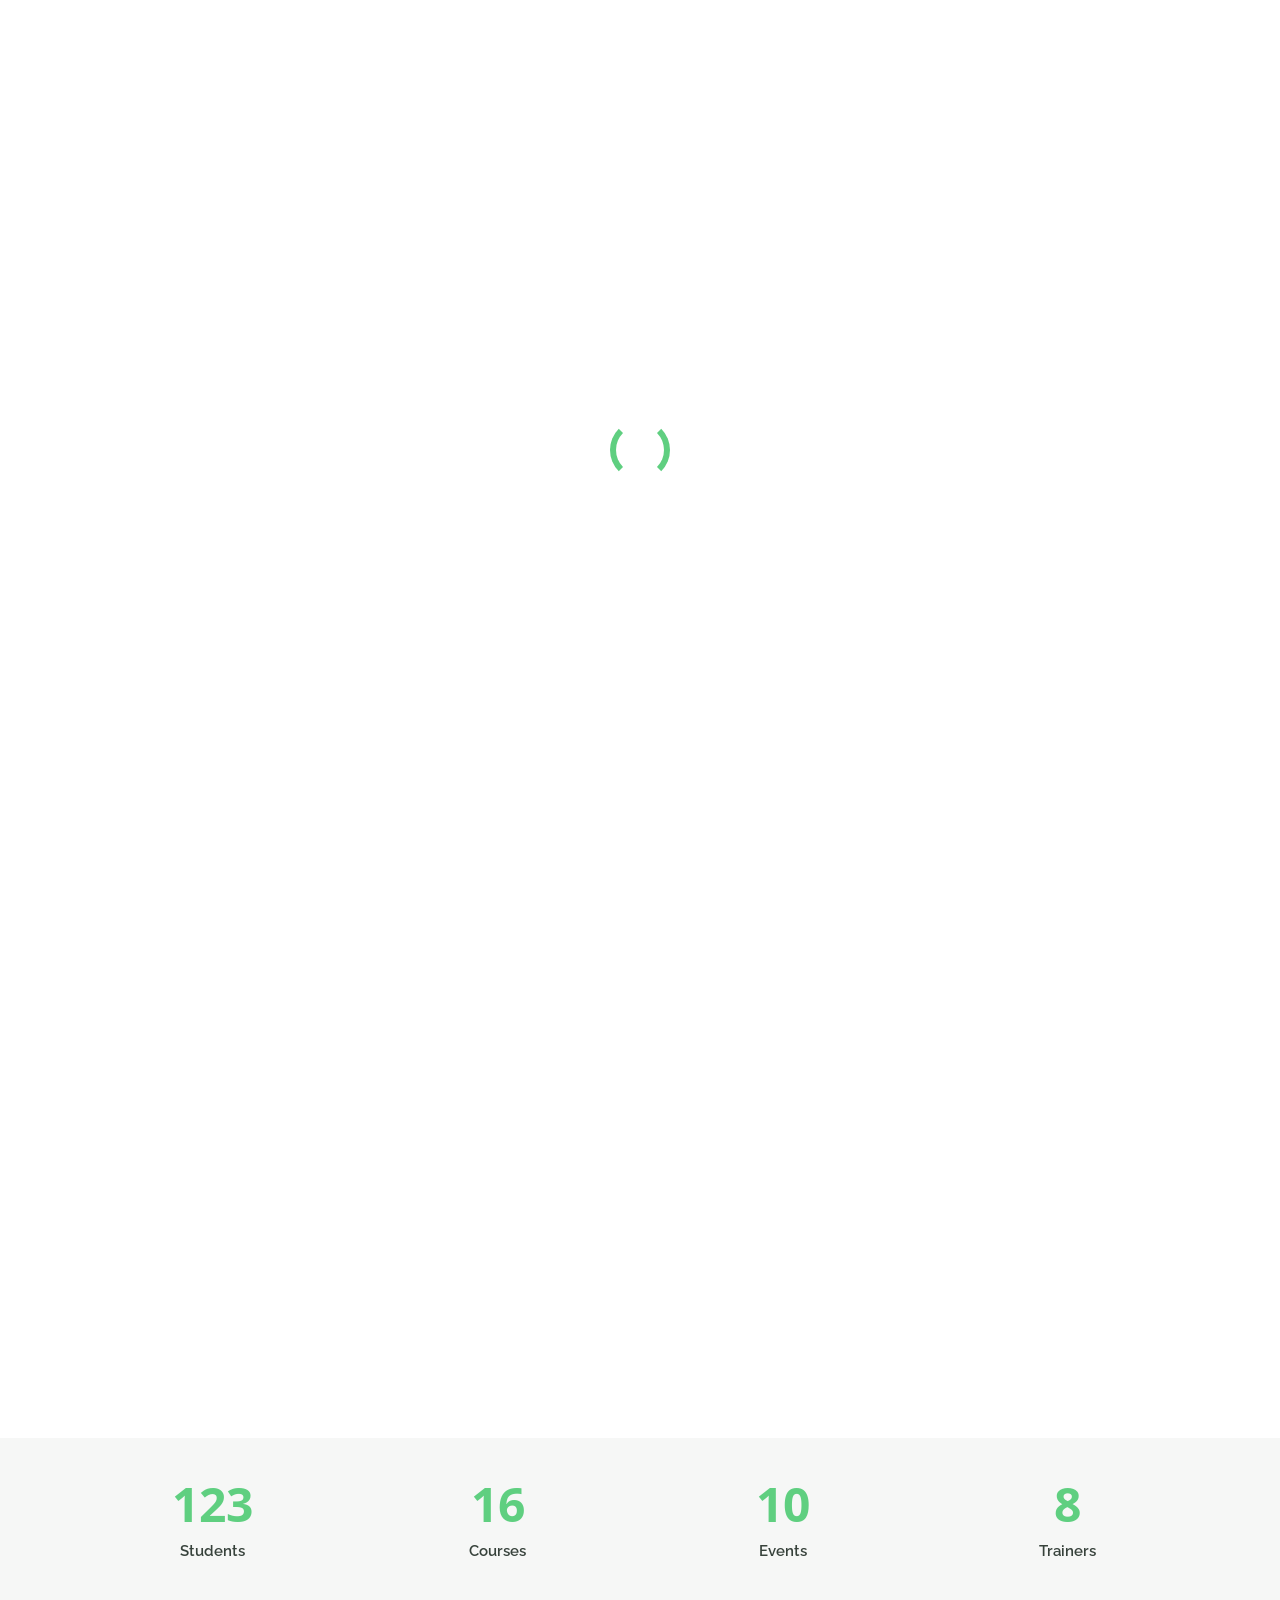
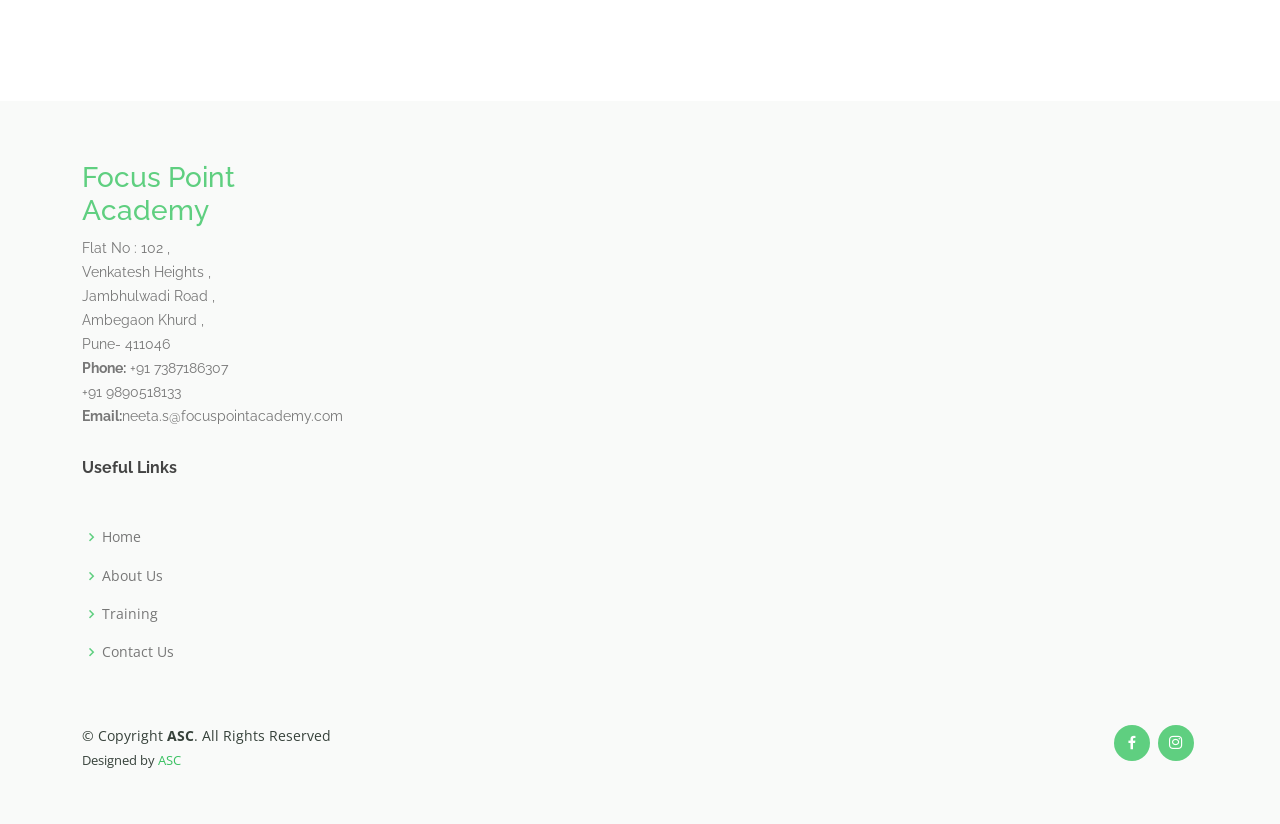
==== index.html @ a0c34108 "Initial commit - Focus Point Academy website" ====
<!DOCTYPE html>
<html lang="en">

<head>
  <meta charset="utf-8">
  <meta content="width=device-width, initial-scale=1.0" name="viewport">

  <title>FocusPointAcademy</title>
  <meta content="" name="description">
  <meta content="" name="keywords">

  <!-- Favicons -->
  <link href="assets/img/favicon.png" rel="icon">
  <link href="assets/img/apple-touch-icon.png" rel="apple-touch-icon">

  <!-- Google Fonts -->
  <link href="https://fonts.googleapis.com/css?family=Open+Sans:300,300i,400,400i,600,600i,700,700i|Raleway:300,300i,400,400i,500,500i,600,600i,700,700i|Poppins:300,300i,400,400i,500,500i,600,600i,700,700i" rel="stylesheet">

  <!-- Vendor CSS Files -->
  <link href="assets/vendor/animate.css/animate.min.css" rel="stylesheet">
  <link href="assets/vendor/aos/aos.css" rel="stylesheet">
  <link href="assets/vendor/bootstrap/css/bootstrap.min.css" rel="stylesheet">
  <link href="assets/vendor/bootstrap-icons/bootstrap-icons.css" rel="stylesheet">
  <link href="assets/vendor/boxicons/css/boxicons.min.css" rel="stylesheet">
  <link href="assets/vendor/remixicon/remixicon.css" rel="stylesheet">
  <link href="assets/vendor/swiper/swiper-bundle.min.css" rel="stylesheet">

  <!-- Template Main CSS File -->
  <link href="assets/css/style.css" rel="stylesheet">

  
</head>

<body>

  <!-- ======= Header ======= -->
  <header id="header" class="fixed-top">
    <div class="container d-flex align-items-center">
         <a href="index.html" class="logo me-auto"><img src="assets/img/favicon.png" alt="" class="img-fluid"></a>

      <h1 class="logo me-auto"><a href="index.html">Focus Point Academy</a></h1>
      <!-- Uncomment below if you prefer to use an image logo-->
      

      <nav id="navbar" class="navbar order-last order-lg-0">
        <ul>
          <li><a class="active" href="index.html">Home</a></li>
          <li><a href="about.html">About</a></li>
          <li class="dropdown"><a href="courses.html"><span>Teacher Training Program</span> <i class="bi bi-chevron-down"></i></a>
            <ul>
              <li><a href="courses.html">Teacher Training Diploma Program</a></li>
              <li class="dropdown"><a href="certificates.html"><span>Accreditation</span> <i class="bi bi-chevron-right"></i></a>
                <ul>
                  <li><a href="certificates.html">Accreditation</a></li>    
                  <li><a href="http://www.imtti.org/pdfs/Program_Brochure.pdf" target="_blank">Brochure Download</a></li>
                  
                  </ul>
              </li>
              </ul>
          </li>
          <li><a href="gallery.html">Gallery</a></li>
          <li><a href="tour.html">Virtual Tour</a></li>
          <li><a href="contact.html">Contact</a></li>
        </ul>
        <i class="bi bi-list mobile-nav-toggle"></i>
      </nav><!-- .navbar -->
     <!--   <a href="https://api.whatsapp.com/send?phone=917387186307&style="display: inline-block; padding:20px; border-radius: 8px; background-color: #ff0000; color: #fff; text-decoration: none; font-family: sans-serif; font-size: 18px;&text=Hi%2C%20Let me know more abt Focus Point Academy and it's Teacher's Training Program">WhatsApp now</a>-->
<a href="https://api.whatsapp.com/send?phone=917387186307&text=Hi%2C%20I got this from your Website.Let me know more abt Focus Point Academy and it's Teacher's Training Program" target="_blank" class="get-started-btn">WhatsApp Us </a>
    </div>
  </header><!-- End Header -->

  <!-- ======= Hero Section ======= -->
  <section id="hero" class="d-flex justify-content-center align-items-center">
    <div class="container position-relative" data-aos="zoom-in" data-aos-delay="100">
        
       <h1> Journey Towards Success</h1>
    <!-- <h1>Learning Today,<br>Leading Tomorrow</h1>-->
        <h2>An authorised study centre for International Montessori Teacher Training ( IMTT )<br> & Early Childhood Care and Education ( ECCE )  Diploma Program</h2>
      <a href="courses.html" class="btn-get-started">Get Started</a>
    </div>
  </section><!-- End Hero -->

  <main id="main">

    <!-- ======= About Section ======= -->
    <section id="about" class="about">
      <div class="container" data-aos="fade-up">

        <div class="row">
          <div class="col-lg-6 order-1 order-lg-2" data-aos="fade-left" data-aos-delay="100">
            <img src="assets/img/about.jpg" class="img-fluid" alt="">
          </div>
          <div class="col-lg-6 pt-4 pt-lg-0 order-2 order-lg-1 content">
            <h3>Focus Point Academy </h3>
            <p class="fst-italic">
              An Authorised Study centre for International Montessori Teacher Training( IMTT )& Early Childhood Care and Education ( ECCE ) Training Diploma Program.
            </p>
            <ul>
                Salient Features :



                <li><i class="bi bi-check-circle"></i> Audio - Visual teaching methodology with modern technologies.</li>
              <li><i class="bi bi-check-circle"></i> Professional environment for students.</li>
               <li><i class="bi bi-check-circle"></i> One to One interaction with students.</li>
                 <li><i class="bi bi-check-circle"></i> Special emphasis on social , general etiquettes and soft skills for students.
</li> 
              <li><i class="bi bi-check-circle"></i> Spacious and airy classrooms.</li>
                <li><i class="bi bi-check-circle"></i> Wifi enabled.</li>
               <li><i class="bi bi-check-circle"></i> Attached private washroom. </li>
                <li><i class="bi bi-check-circle"></i> RO drinking water.</li>
              <li><i class="bi bi-check-circle"></i> Soothing lake view.</li>
              
                
            </ul>
            <p>
            <h3>                         COME .... JOIN with US</h3>
            </p>

          </div>
        </div>

      </div>
    </section><!-- End About Section -->

    <!-- ======= Counts Section ======= -->
    <section id="counts" class="counts section-bg">
      <div class="container">

        <div class="row counters">

          <div class="col-lg-3 col-6 text-center">
            <span data-purecounter-start="0" data-purecounter-end="150" data-purecounter-duration="1" class="purecounter"></span>
            <p>Students</p>
          </div>

          <div class="col-lg-3 col-6 text-center">
            <span data-purecounter-start="0" data-purecounter-end="20" data-purecounter-duration="1" class="purecounter"></span>
            <p>Courses</p>
          </div>

          <div class="col-lg-3 col-6 text-center">
            <span data-purecounter-start="0" data-purecounter-end="12" data-purecounter-duration="1" class="purecounter"></span>
            <p>Events</p>
          </div>

          <div class="col-lg-3 col-6 text-center">
            <span data-purecounter-start="0" data-purecounter-end="10" data-purecounter-duration="1" class="purecounter"></span>
            <p>Trainers</p>
          </div>

        </div>

      </div>
    </section><!-- End Counts Section -->

    <!-- ======= Why Us Section ======= -->
    <section id="why-us" class="why-us">
      <div class="container" data-aos="fade-up">

        <div class="row">
          <div class="col-lg-4 d-flex align-items-stretch">
            <div class="content">
              <h3>Why Choose Focus Point Academy?</h3>



              <p align="left">
                100 %  Job Placement Assistance.<br>
                  Weekend classes only-specially designed considering students and housewives requirement. <br>

A professionaly managed infrastructure with all facilities and conducive environment to impart training in a seamless manner.<br>

Inhouse Internship with work experience for deserving candidates<br>

Chance to get Inhouse Placement.<br>

Training by a Certified and Well Experinced Teacher  ( A Topper in Montessori Training with Distinction )
              </p>
              <div class="text-center">
                <a href="about.html" class="more-btn">Learn More <i class="bx bx-chevron-right"></i></a>
              </div>
            </div>
          </div>
          <div class="col-lg-8 d-flex align-items-stretch" data-aos="zoom-in" data-aos-delay="100">
            <div class="icon-boxes d-flex flex-column justify-content-center">
              <div class="row">
                <div class="col-xl-4 d-flex align-items-stretch">
                  <div class="icon-box mt-4 mt-xl-0">
                    <i class="bx bxs-like"></i>
                    <h4>Choose Us</h4>
                    <p align="left">Focus Point Academy was founded in 2015 by Mrs. Neeta Srivastava,a highly skilled and professional Montessori trained teacher having passion to educate children imbibing social sense and culture. </p>
                  </div>
                </div>
                <div class="col-xl-4 d-flex align-items-stretch">
                  <div class="icon-box mt-4 mt-xl-0">
                    <i class="bx bxs-school"></i>
                    <h4>Coaching Classes</h4>
                    <p align="left">Focus Point Academy provides English Medium Coaching classes upto 10th Stantard and Internationally certified Diploma in Teacher Training ( Montessori and Early Childhood Education and care )</p>
                  </div>
                </div>
                <div class="col-xl-4 d-flex align-items-stretch">
                  <div class="icon-box mt-4 mt-xl-0">
                    <i class="bx bxs-graduation"></i>
                    <h4>Teacher Training Program</h4>
                    <p align="left">

Focus Point Academy is an authorised study centre for International Montessori Teacher Training (IMTT) & Early Childhood Care and Education (ECCE) Training Diploma Program.

</p>
                  </div>
                </div>
              </div>
            </div><!-- End .content-->
          </div>
        </div>

      </div>
    </section><!-- End Why Us Section -->

   
    <!-- ======= Popular Courses Section ======= -->
    <section id="popular-courses" class="courses">
      <div class="container" data-aos="fade-up">

        <div class="section-title">
          <h2>Courses@Focus Point Academy</h2>
          <p>Popular Courses</p>
        </div>
<section id="courses" class="courses">
      <div class="container" data-aos="fade-up">

        <div class="row" data-aos="zoom-in" data-aos-delay="100">

          <div class="col-lg-4 col-md-6 d-flex align-items-stretch">
            <div class="course-item">
              <img src="assets/img/logo-imtti.png" class="img-fluid" alt="...">
              <div class="course-content">
                <div class="d-flex justify-content-between align-items-center mb-3">
                  <h4>Teacher Training Diploma Program :</h4>
                  <p class="price"></p>
                </div>

                <h3><a href="courses.html">Salient  Features : Focus Point Academy</a></h3>
                <p >100 %  Job Placement Assistance.<br>

Weekend classes only-specially designed considering students and housewives requirement <br>

A professionaly managed infrastructure with all facilities and conducive environment to impart training in a seamless manner.<br>

Inhouse Internship with work experience for deserving candidates

chance to get Inhouse placement.<br>

Training by a certified and well experinced Teacher  (  A Topper in Montessori training with distinction )
</p>
            <!--    <div class="trainer d-flex justify-content-between align-items-center">
                  <div class="trainer-profile d-flex align-items-center">
                    <img src="assets/img/trainers/trainer-1.jpg" class="img-fluid" alt="">
                    <span>Benefits of Program :</span>
                  </div>
                  <div class="trainer-rank d-flex align-items-center">
                    <i class="bx bx-user"></i>&nbsp;50
                    &nbsp;&nbsp;
                    <i class="bx bx-heart"></i>&nbsp;65
                  </div>
                </div>-->
              </div>
            </div>
          </div> <!-- End Course Item-->

          <div class="col-lg-4 col-md-6 d-flex align-items-stretch mt-4 mt-md-0">
            <div class="course-item">
              <img src="assets/img/course-2.jpg" class="img-fluid" alt="...">
              <div class="course-content">
                <div class="d-flex justify-content-between align-items-center mb-3">
                  <h4>Focus Point Academy :</h4>
                  <p align="justify">
                </div>

                <h3><a href="about.html">We are an authorised study centre for International Montessori Teacher Training ( IMTT ) & Early Childhood Care and Education ( ECCE ) Diploma Program.</a></h3>
                <p align="justify">International Montessori Teacher Training Institute (IMTTI) and International Institute of Early Childhood Care and Education (IIECCE) provides professional training to aspiring early educators in India and other countries with International Certification.</p>
               <!-- <div class="trainer d-flex justify-content-between align-items-center">
                  <div class="trainer-profile d-flex align-items-center">
                    <img src="assets/img/trainers/trainer-2.jpg" class="img-fluid" alt="">
                    <span>Lana</span>
                  </div>
                  <div class="trainer-rank d-flex align-items-center">
                    <i class="bx bx-user"></i>&nbsp;35
                    &nbsp;&nbsp;
                    <i class="bx bx-heart"></i>&nbsp;42
                  </div>
                </div>-->
              </div>
            </div>
          </div> <!-- End Course Item-->

          <div class="col-lg-4 col-md-6 d-flex align-items-stretch mt-4 mt-lg-0">
            <div class="course-item">
              <img src="assets/img/course-3.jpg" class="img-fluid" alt="...">
              <div class="course-content">
                <div class="d-flex justify-content-between align-items-center mb-3">
                  <h3><a href="http://www.imtti.org/pdfs/Program_Brochure.pdf" target="_blank">Download Brochure :</a></h3>
                  <p class="price"></p>
                </div>

                <h3><a href="certificates.html">Who can enroll in this program </a></h3>
                <p align="justify">Aspiring students ,those who want to become a certified educator.<br>

Individual willing to start own school or care centre.<br>

Parents willing to understand the natural growth and scientific teaching methodology helping  their child to grow with optimum potential to excel in life and career.<br>


For more details , Please visit :<br>

<a href="http://imtti.org" target="_blank">www.imtti.org
</p>
              <!--  <div class="trainer d-flex justify-content-between align-items-center">
                  <div class="trainer-profile d-flex align-items-center">
                    <img src="assets/img/trainers/trainer-3.jpg" class="img-fluid" alt="">
                    <span>Brandon</span>
                  </div>
                  <div class="trainer-rank d-flex align-items-center">
                    <i class="bx bx-user"></i>&nbsp;20
                    &nbsp;&nbsp;
                    <i class="bx bx-heart"></i>&nbsp;85
                  </div>
                </div>
              </div>
            </div>
          </div> <!-- End Course Item-->

        </div>

      </div>
    </section><!-- End Courses Section -->
          <!--
        <div class="row" data-aos="zoom-in" data-aos-delay="100">

          <div class="col-lg-4 col-md-6 d-flex align-items-stretch">
            <div class="course-item">
              <img src="assets/img/course-1.jpg" class="img-fluid" alt="...">
              <div class="course-content">
                <div class="d-flex justify-content-between align-items-center mb-3">
                  <h4>Web Development</h4>
                  <p class="price">$169</p>
                </div>

                <h3><a href="course-details.html">Website Design</a></h3>
                <p>Et architecto provident deleniti facere repellat nobis iste. Id facere quia quae dolores dolorem tempore.</p>
                <div class="trainer d-flex justify-content-between align-items-center">
                  <div class="trainer-profile d-flex align-items-center">
                    <img src="assets/img/trainers/trainer-1.jpg" class="img-fluid" alt="">
                    <span>Antonio</span>
                  </div>
                  <div class="trainer-rank d-flex align-items-center">
                    <i class="bx bx-user"></i>&nbsp;50
                    &nbsp;&nbsp;
                    <i class="bx bx-heart"></i>&nbsp;65
                  </div>
                </div>
              </div>
            </div>
          </div> <!-- End Course Item

          <div class="col-lg-4 col-md-6 d-flex align-items-stretch mt-4 mt-md-0">
            <div class="course-item">
              <img src="assets/img/course-2.jpg" class="img-fluid" alt="...">
              <div class="course-content">
                <div class="d-flex justify-content-between align-items-center mb-3">
                  <h4>Marketing</h4>
                  <p class="price">$250</p>
                </div>

                <h3><a href="course-details.html">Search Engine Optimization</a></h3>
                <p>Et architecto provident deleniti facere repellat nobis iste. Id facere quia quae dolores dolorem tempore.</p>
                <div class="trainer d-flex justify-content-between align-items-center">
                  <div class="trainer-profile d-flex align-items-center">
                    <img src="assets/img/trainers/trainer-2.jpg" class="img-fluid" alt="">
                    <span>Lana</span>
                  </div>
                  <div class="trainer-rank d-flex align-items-center">
                    <i class="bx bx-user"></i>&nbsp;35
                    &nbsp;&nbsp;
                    <i class="bx bx-heart"></i>&nbsp;42
                  </div>
                </div>
              </div>
            </div>
          </div> <!-- End Course Item

          <div class="col-lg-4 col-md-6 d-flex align-items-stretch mt-4 mt-lg-0">
            <div class="course-item">
              <img src="assets/img/course-3.jpg" class="img-fluid" alt="...">
              <div class="course-content">
                <div class="d-flex justify-content-between align-items-center mb-3">
                  <h4>Content</h4>
                  <p class="price">$180</p>
                </div>

                <h3><a href="course-details.html">Copywriting</a></h3>
                <p>Et architecto provident deleniti facere repellat nobis iste. Id facere quia quae dolores dolorem tempore.</p>
                <div class="trainer d-flex justify-content-between align-items-center">
                  <div class="trainer-profile d-flex align-items-center">
                    <img src="assets/img/trainers/trainer-3.jpg" class="img-fluid" alt="">
                    <span>Brandon</span>
                  </div>
                  <div class="trainer-rank d-flex align-items-center">
                    <i class="bx bx-user"></i>&nbsp;20
                    &nbsp;&nbsp;
                    <i class="bx bx-heart"></i>&nbsp;85
                  </div>
                </div>
              </div>
            </div>
          </div> <!-- End Course Item-->

        </div>

      </div>
    </section><!-- End Popular Courses Section -->

    

  </main><!-- End #main -->

  <!-- ======= Footer ======= -->
  <footer id="footer">

    <div class="footer-top">
      <div class="container">
        <div class="row">

          <div class="col-lg-3 col-md-6 footer-contact">
            <h3>Focus Point Academy</h3>
            <p>
              

Flat No : 102 , <br>Venkatesh Heights ,<br> Jambhulwadi Road ,<br> Ambegaon Khurd ,<br> Pune- 411046
 <br>
             
              <strong>Phone:</strong> +91 7387186307<br>+91 9890518133
              <strong>Email:</strong>neeta.s@focuspointacademy.com<br>
            </p>
          </div>

          <div class="col-lg-2 col-md-6 footer-links">
            <h4>Useful Links</h4>
            <ul>
              <li><i class="bx bx-chevron-right"></i> <a href="index.html">Home</a></li>
              <li><i class="bx bx-chevron-right"></i> <a href="about.html">About Us</a></li>
              <li><i class="bx bx-chevron-right"></i> <a href="courses.html">Training</a></li>
              <li><i class="bx bx-chevron-right"></i> <a href="contact.html">Contact Us</a></li>
             
            </ul>
          </div>

         

    <div class="container d-md-flex py-4">

      <div class="me-md-auto text-center text-md-start">
        <div class="copyright">
          &copy; Copyright <strong><span>ASC</span></strong>. All Rights Reserved
        </div>
        <div class="credits">
         
          Designed by <a href="https://asccomputers.online/">ASC</a>
        </div>
      </div>
      <div class="social-links text-center text-md-right pt-3 pt-md-0">
        <a href="https://instagram.com/focuspointacademy_official?utm_medium=copy_link" class="facebook" target="_blank"><i class="bx bxl-facebook"></i></a>
        <a href="https://instagram.com/focuspointacademy_official?utm_medium=copy_link" class="instagram" target="_blank"><i class="bx bxl-instagram"></i></a>
         </div>
    </div>
  </footer><!-- End Footer -->

  <div id="preloader"></div>
  <a href="#" class="back-to-top d-flex align-items-center justify-content-center"><i class="bi bi-arrow-up-short"></i></a>

  <!-- Vendor JS Files -->
  <script src="assets/vendor/purecounter/purecounter.js"></script>
  <script src="assets/vendor/aos/aos.js"></script>
  <script src="assets/vendor/bootstrap/js/bootstrap.bundle.min.js"></script>
  <script src="assets/vendor/swiper/swiper-bundle.min.js"></script>
  <script src="assets/vendor/php-email-form/validate.js"></script>

  <!-- Template Main JS File -->
  <script src="assets/js/main.js"></script>

</body>

</html>
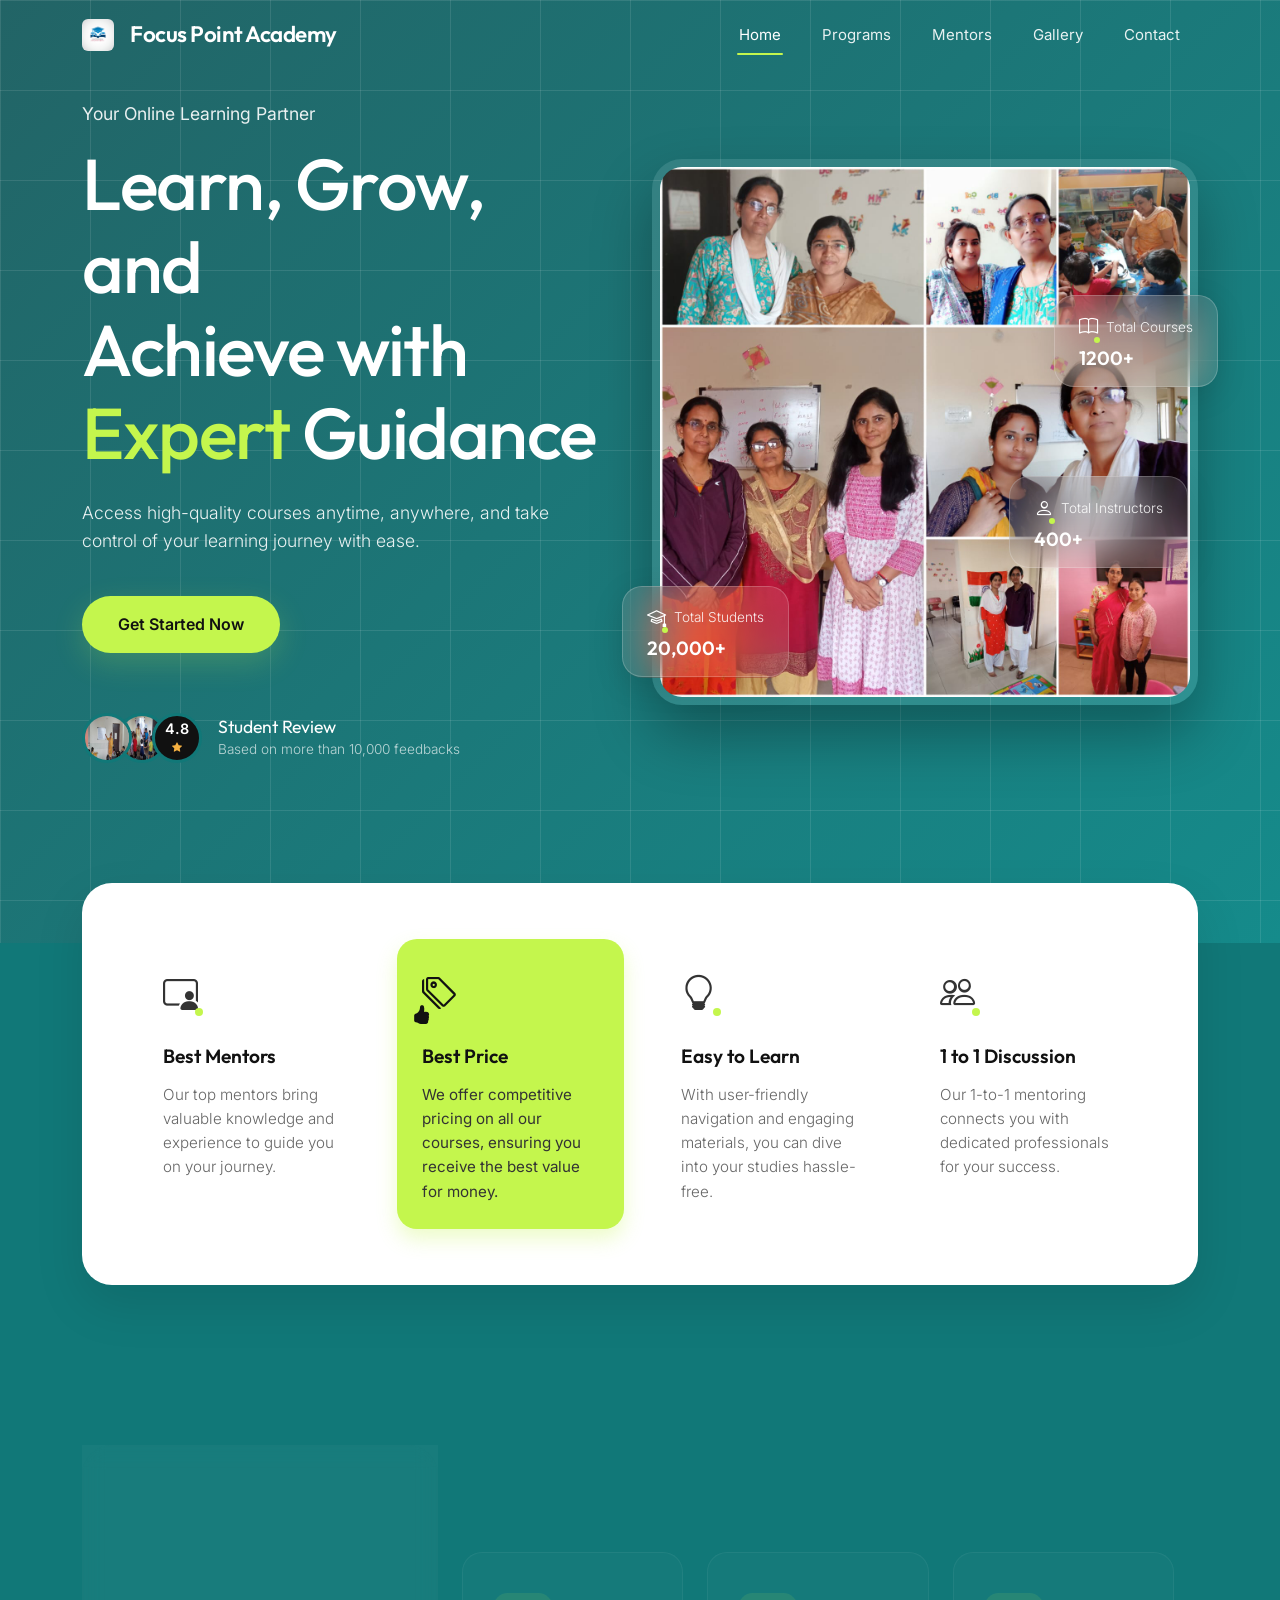
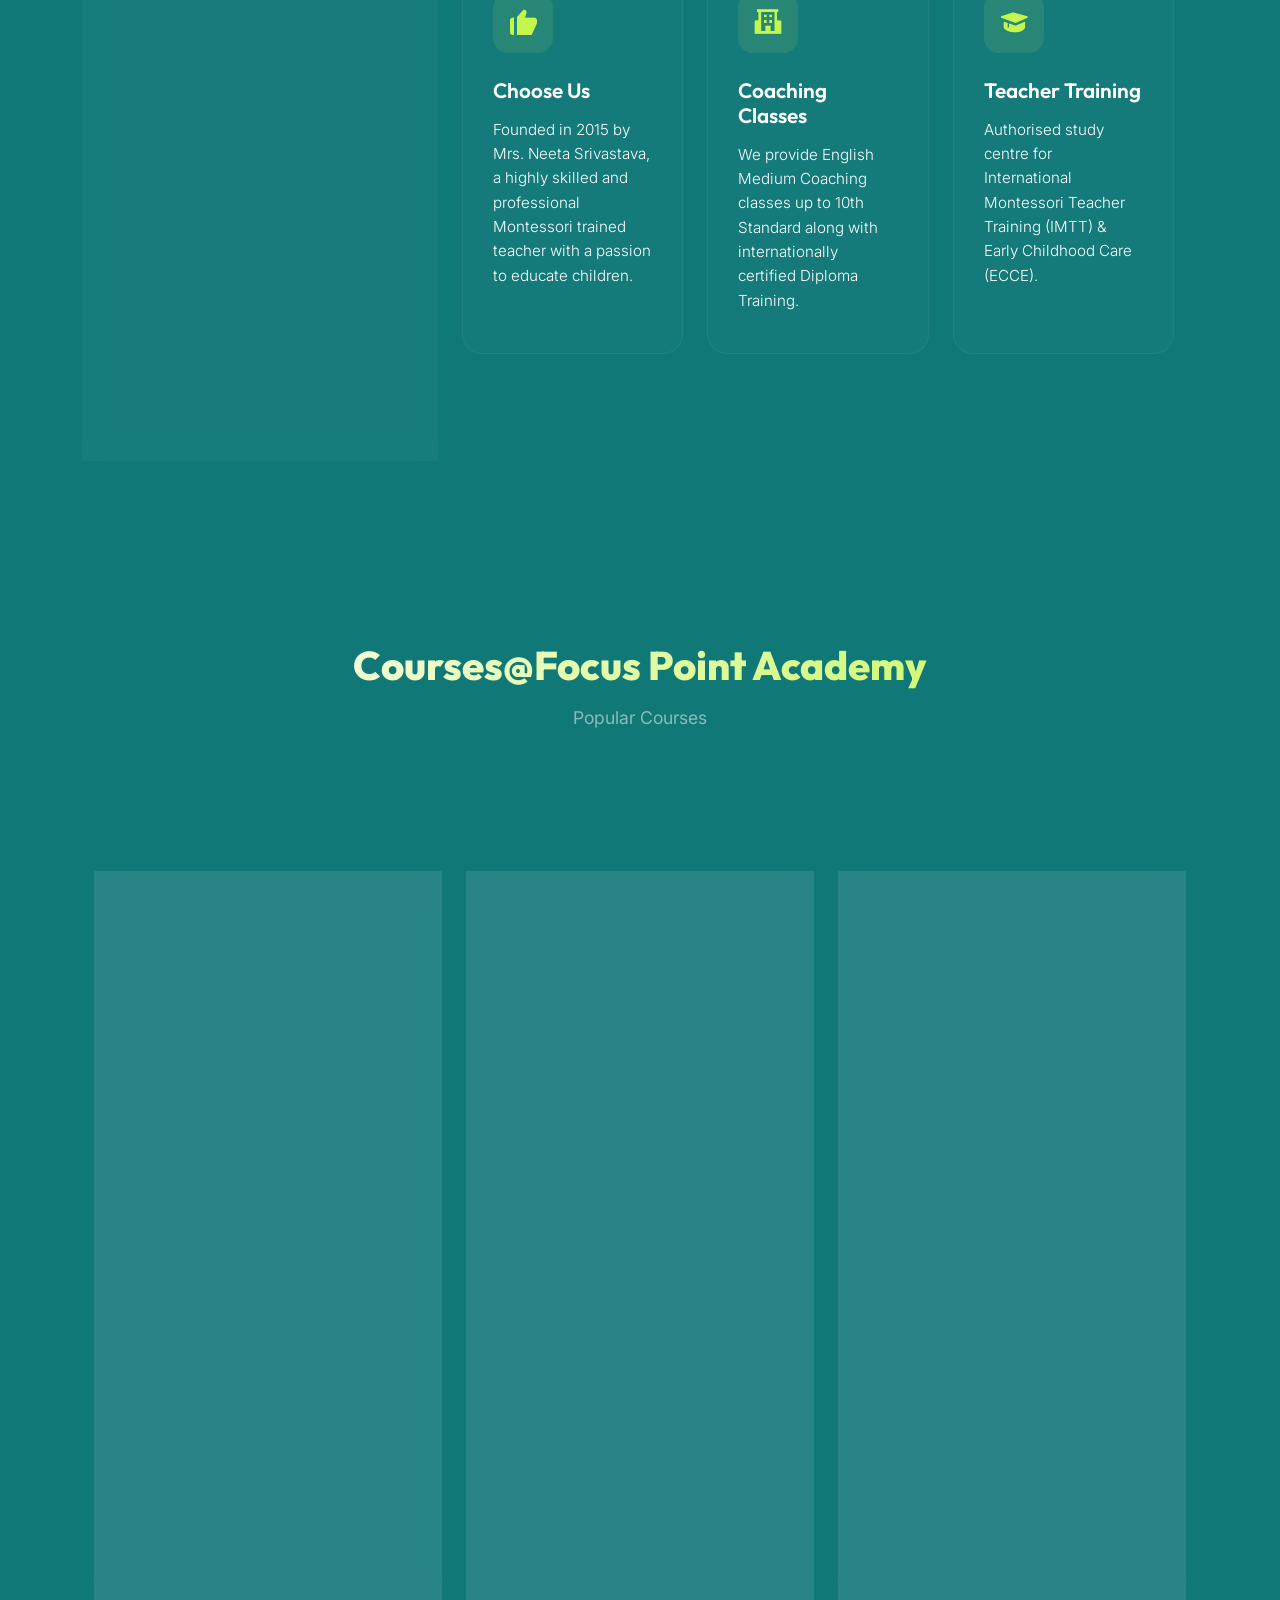
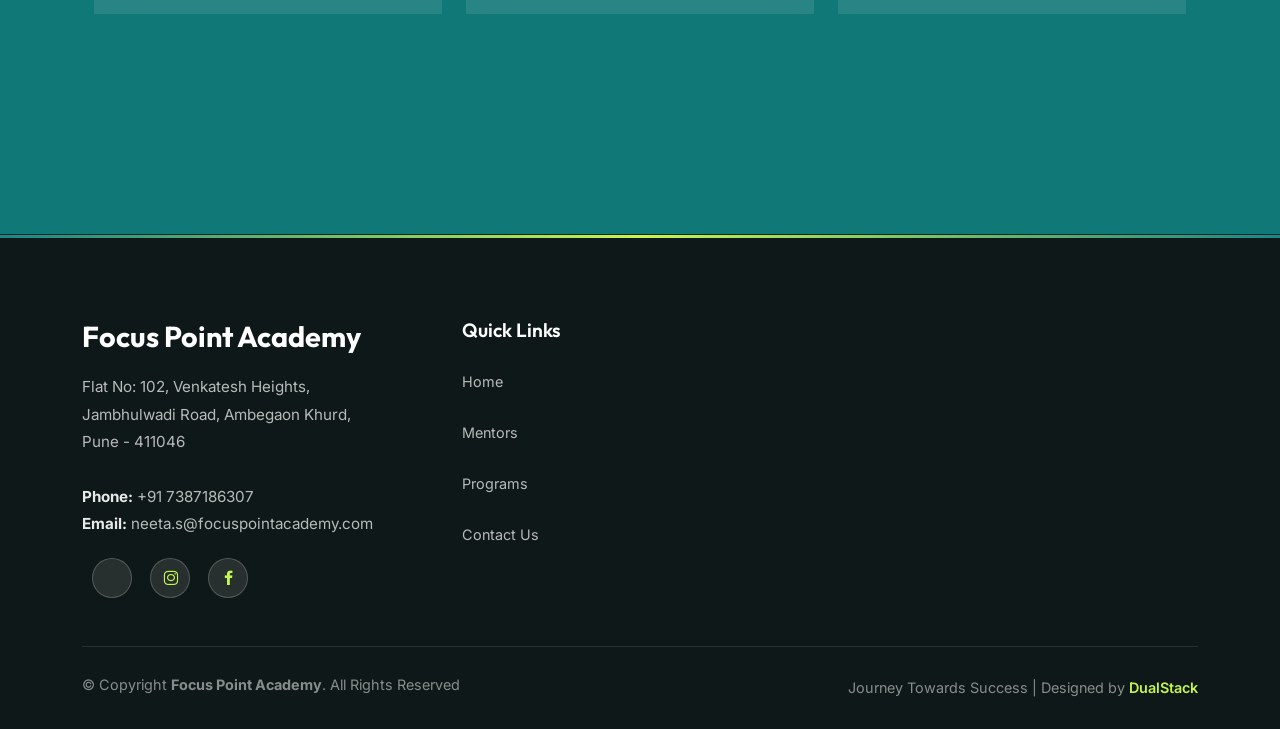
==== commit 6fbd3ddb: "Deploy redesigned Focus Point Academy" ====
--- a/index.html
+++ b/index.html
@@ -33,188 +33,216 @@
 
 <body>
 
-  <!-- ======= Header ======= -->
+      <!-- ======= Header ======= -->
   <header id="header" class="fixed-top">
-    <div class="container d-flex align-items-center">
-         <a href="index.html" class="logo me-auto"><img src="assets/img/favicon.png" alt="" class="img-fluid"></a>
-
-      <h1 class="logo me-auto"><a href="index.html">Focus Point Academy</a></h1>
-      <!-- Uncomment below if you prefer to use an image logo-->
-      
-
-      <nav id="navbar" class="navbar order-last order-lg-0">
+    <div class="container d-flex align-items-center justify-content-between">
+      <div class="d-flex align-items-center">
+        <!-- Kept the original icon, but applying simple text logo -->
+        <a href="index.html" class="logo me-2 d-flex align-items-center"><img src="assets/img/favicon.png" alt="Focus Point Academy" class="img-fluid" style="border-radius:6px;width:32px;height:32px;display:block;"></a>
+        <h1 class="logo me-auto m-0 d-flex align-items-center"><a href="index.html" style="color:#fff !important; font-family:'Outfit',sans-serif;font-weight:600;font-size:1.4rem;letter-spacing:-0.5px;line-height:1;margin-bottom:2px;">Focus Point Academy</a></h1>
+      </div>
+
+      <nav id="navbar" class="navbar">
         <ul>
-          <li><a class="active" href="index.html">Home</a></li>
-          <li><a href="about.html">About</a></li>
-          <li class="dropdown"><a href="courses.html"><span>Teacher Training Program</span> <i class="bi bi-chevron-down"></i></a>
-            <ul>
-              <li><a href="courses.html">Teacher Training Diploma Program</a></li>
-              <li class="dropdown"><a href="certificates.html"><span>Accreditation</span> <i class="bi bi-chevron-right"></i></a>
-                <ul>
-                  <li><a href="certificates.html">Accreditation</a></li>    
-                  <li><a href="http://www.imtti.org/pdfs/Program_Brochure.pdf" target="_blank">Brochure Download</a></li>
-                  
-                  </ul>
-              </li>
-              </ul>
-          </li>
+          <li><a class="active" href="index.html" style="position:relative;">Home<span style="position:absolute;bottom:0;left:20%;width:60%;height:2px;background:var(--lime);border-radius:2px;"></span></a></li>
+          <li><a href="courses.html">Programs</a></li>
+          <li><a href="about.html">Mentors</a></li>
           <li><a href="gallery.html">Gallery</a></li>
-          <li><a href="tour.html">Virtual Tour</a></li>
           <li><a href="contact.html">Contact</a></li>
         </ul>
         <i class="bi bi-list mobile-nav-toggle"></i>
-      </nav><!-- .navbar -->
-     <!--   <a href="https://api.whatsapp.com/send?phone=917387186307&style="display: inline-block; padding:20px; border-radius: 8px; background-color: #ff0000; color: #fff; text-decoration: none; font-family: sans-serif; font-size: 18px;&text=Hi%2C%20Let me know more abt Focus Point Academy and it's Teacher's Training Program">WhatsApp now</a>-->
-<a href="https://api.whatsapp.com/send?phone=917387186307&text=Hi%2C%20I got this from your Website.Let me know more abt Focus Point Academy and it's Teacher's Training Program" target="_blank" class="get-started-btn">WhatsApp Us </a>
+      </nav>
+
     </div>
   </header><!-- End Header -->
 
   <!-- ======= Hero Section ======= -->
-  <section id="hero" class="d-flex justify-content-center align-items-center">
-    <div class="container position-relative" data-aos="zoom-in" data-aos-delay="100">
-        
-       <h1> Journey Towards Success</h1>
-    <!-- <h1>Learning Today,<br>Leading Tomorrow</h1>-->
-        <h2>An authorised study centre for International Montessori Teacher Training ( IMTT )<br> & Early Childhood Care and Education ( ECCE )  Diploma Program</h2>
-      <a href="courses.html" class="btn-get-started">Get Started</a>
+  <section id="hero" class="hero">
+    <div class="hero-grid"></div>
+    <div class="container" style="position:relative; z-index:5;">
+      <div class="row align-items-center" style="min-height:75vh;">
+        <div class="col-lg-6" data-aos="fade-right" data-aos-duration="1000">
+          <div class="hero-content" style="padding-right:20px; padding-bottom:100px;">
+            <p style="color:var(--white-90); font-weight:400; font-size:1.1rem; margin-bottom:15px; font-family:var(--font-primary);">Your Online Learning Partner</p>
+            <h1 style="font-size:4.5rem; font-weight:500; line-height:1.15; margin-bottom:25px; letter-spacing:-1.5px; font-family:'Outfit', sans-serif;">
+              Learn, Grow, and<br>Achieve with<br><span style="color:var(--lime);">Expert</span> Guidance
+            </h1>
+            <p style="color:var(--white-90); font-size:1.1rem; line-height:1.6; max-width:480px; margin-bottom:40px; font-weight:300;">
+              Access high-quality courses anytime, anywhere, and take control of your learning journey with ease.
+            </p>
+            <a href="courses.html" class="btn-get-started" style="display:inline-block; background:var(--lime); color:#111; padding:16px 36px; border-radius:30px; font-weight:600; font-size:1rem; text-decoration:none; margin-bottom:60px; transition:all 0.3s; box-shadow:0 10px 30px rgba(196,246,77,0.2);">Get Started Now</a>
+            
+            <div class="student-review d-flex align-items-center gap-3">
+              <div class="avatars d-flex" style="position:relative;">
+                <img src="assets/img/trainers/trainer-1.jpg" alt="Student" style="width:50px; height:50px; border-radius:50%; border:3px solid var(--teal-dark); object-fit:cover; position:relative; z-index:2;">
+                <img src="assets/img/trainers/trainer-2.jpg" alt="Student" style="width:50px; height:50px; border-radius:50%; border:3px solid var(--teal-dark); object-fit:cover; position:relative; z-index:1; margin-left:-15px;">
+                <div class="rating-badge" style="width:50px; height:50px; border-radius:50%; border:3px solid var(--teal-dark); background:#111; display:flex; flex-direction:column; align-items:center; justify-content:center; position:relative; z-index:3; margin-left:-15px;">
+                  <span style="color:#fff; font-weight:600; font-size:0.9rem; line-height:1;">4.8</span>
+                  <i class="bi bi-star-fill" style="color:#f5b041; font-size:10px; margin-top:2px;"></i>
+                </div>
+              </div>
+              <div>
+                <h5 style="color:#fff; font-size:1.1rem; font-weight:400; margin:0 0 2px 0;">Student Review</h5>
+                <p style="color:var(--white-70); font-size:0.85rem; margin:0; font-weight:300;">Based on more than 10,000 feedbacks</p>
+              </div>
+            </div>
+          </div>
+        </div>
+        <div class="col-lg-6" data-aos="fade-left" data-aos-duration="1000" data-aos-delay="200" style="position:relative;">
+          <div class="hero-image-wrapper" style="position:relative; z-index:5; display:flex; justify-content:center; margin-bottom:100px;">
+            <!-- Main Hero Image (Collage) styled to look premium within the layout -->
+            <img src="assets/img/new/team-collage.jpeg" alt="Focus Point Academy Team" style="max-height:600px; width:auto; border-radius:30px; box-shadow:0 30px 60px rgba(0,0,0,0.3); border:8px solid rgba(255,255,255,0.1); object-fit:cover;">
+            
+            <!-- Floating Cards -->
+            <div class="floating-glass-card" style="top:25%; right:-20px; animation-delay:0s;">
+              <div class="d-flex align-items-center gap-2 mb-1">
+                <i class="bi bi-book" style="color:#fff; font-size:1.2rem; position:relative;"><span style="position:absolute;bottom:0;right:-2px;width:6px;height:6px;background:var(--lime);border-radius:50%;"></span></i>
+                <span style="color:var(--white-90); font-size:0.85rem; font-weight:300;">Total Courses</span>
+              </div>
+              <h4 style="color:#fff; font-size:1.2rem; font-weight:600; margin:0;">1200+</h4>
+            </div>
+
+            <div class="floating-glass-card" style="bottom:25%; right:10px; animation-delay:1.5s;">
+              <div class="d-flex align-items-center gap-2 mb-1">
+                <i class="bi bi-person" style="color:#fff; font-size:1.2rem; position:relative;"><span style="position:absolute;bottom:0;right:-2px;width:6px;height:6px;background:var(--lime);border-radius:50%;"></span></i>
+                <span style="color:var(--white-90); font-size:0.85rem; font-weight:300;">Total Instructors</span>
+              </div>
+              <h4 style="color:#fff; font-size:1.2rem; font-weight:600; margin:0;">400+</h4>
+            </div>
+
+            <div class="floating-glass-card" style="bottom:5%; left:-30px; animation-delay:3s;">
+              <div class="d-flex align-items-center gap-2 mb-1">
+                <i class="bi bi-mortarboard" style="color:#fff; font-size:1.2rem; position:relative;"><span style="position:absolute;bottom:0;right:-2px;width:6px;height:6px;background:var(--lime);border-radius:50%;"></span></i>
+                <span style="color:var(--white-90); font-size:0.85rem; font-weight:300;">Total Students</span>
+              </div>
+              <h4 style="color:#fff; font-size:1.2rem; font-weight:600; margin:0;">20,000+</h4>
+            </div>
+          </div>
+        </div>
+      </div>
     </div>
   </section><!-- End Hero -->
 
-  <main id="main">
-
-    <!-- ======= About Section ======= -->
-    <section id="about" class="about">
+  <!-- ======= Feature Strip ======= -->
+  <section class="feature-strip-wrapper" style="position:relative; z-index:10; margin-top:-140px; padding-bottom:60px;">
+    <div class="container">
+      <div class="feature-strip-container" style="background:#fff; border-radius:30px; padding:40px; box-shadow:0 20px 50px rgba(0,0,0,0.1); width:100%;">
+        <div class="row g-0">
+          <div class="col-lg-3 col-md-6 p-3" data-aos="fade-up" data-aos-delay="100">
+            <div class="d-flex flex-column h-100" style="background:#fff; border-radius:20px; padding:25px;">
+              <div class="fs-icon mb-4" style="position:relative; display:inline-block; width:fit-content;">
+                <i class="bi bi-person-video3" style="font-size:2.2rem; color:#333;"></i>
+                <span style="position:absolute;bottom:5px;right:-5px;width:8px;height:8px;background:var(--lime);border-radius:50%;"></span>
+              </div>
+              <h4 style="color:#111; font-weight:600; font-size:1.2rem; margin-bottom:15px; font-family:'Outfit', sans-serif;">Best Mentors</h4>
+              <p style="color:#666; font-size:0.95rem; margin:0; line-height:1.6; font-weight:300;">Our top mentors bring valuable knowledge and experience to guide you on your journey.</p>
+            </div>
+          </div>
+          
+          <div class="col-lg-3 col-md-6 p-3" data-aos="fade-up" data-aos-delay="200">
+            <div class="d-flex flex-column h-100" style="background:var(--lime); border-radius:20px; padding:25px; box-shadow:0 10px 20px rgba(196,246,77,0.3);">
+              <div class="fs-icon mb-4" style="position:relative; display:inline-block; width:fit-content;">
+                <i class="bi bi-tags" style="font-size:2.2rem; color:#111;"></i>
+                <span class="bi bi-hand-thumbs-up-fill" style="position:absolute;bottom:-10px;left:-10px;font-size:1.2rem;color:#111;"></span>
+              </div>
+              <h4 style="color:#111; font-weight:600; font-size:1.2rem; margin-bottom:15px; font-family:'Outfit', sans-serif;">Best Price</h4>
+              <p style="color:#333; font-size:0.95rem; margin:0; line-height:1.6; font-weight:400;">We offer competitive pricing on all our courses, ensuring you receive the best value for money.</p>
+            </div>
+          </div>
+          
+          <div class="col-lg-3 col-md-6 p-3" data-aos="fade-up" data-aos-delay="300">
+            <div class="d-flex flex-column h-100" style="background:#fff; border-radius:20px; padding:25px;">
+              <div class="fs-icon mb-4" style="position:relative; display:inline-block; width:fit-content;">
+                <i class="bi bi-lightbulb" style="font-size:2.2rem; color:#333;"></i>
+                <span style="position:absolute;bottom:5px;right:-5px;width:8px;height:8px;background:var(--lime);border-radius:50%;"></span>
+              </div>
+              <h4 style="color:#111; font-weight:600; font-size:1.2rem; margin-bottom:15px; font-family:'Outfit', sans-serif;">Easy to Learn</h4>
+              <p style="color:#666; font-size:0.95rem; margin:0; line-height:1.6; font-weight:300;">With user-friendly navigation and engaging materials, you can dive into your studies hassle-free.</p>
+            </div>
+          </div>
+          
+          <div class="col-lg-3 col-md-6 p-3" data-aos="fade-up" data-aos-delay="400">
+            <div class="d-flex flex-column h-100" style="background:#fff; border-radius:20px; padding:25px;">
+              <div class="fs-icon mb-4" style="position:relative; display:inline-block; width:fit-content;">
+                <i class="bi bi-people" style="font-size:2.2rem; color:#333;"></i>
+                <span style="position:absolute;bottom:5px;right:-5px;width:8px;height:8px;background:var(--lime);border-radius:50%;"></span>
+              </div>
+              <h4 style="color:#111; font-weight:600; font-size:1.2rem; margin-bottom:15px; font-family:'Outfit', sans-serif;">1 to 1 Discussion</h4>
+              <p style="color:#666; font-size:0.95rem; margin:0; line-height:1.6; font-weight:300;">Our 1-to-1 mentoring connects you with dedicated professionals for your success.</p>
+            </div>
+          </div>
+        </div>
+      </div>
+    </div>
+  </section><!-- End Feature Strip -->    <!-- ======= Why Us Section ======= -->
+    <section id="why-us" class="why-us" style="padding: 100px 0; position: relative;">
       <div class="container" data-aos="fade-up">
-
-        <div class="row">
-          <div class="col-lg-6 order-1 order-lg-2" data-aos="fade-left" data-aos-delay="100">
-            <img src="assets/img/about.jpg" class="img-fluid" alt="">
-          </div>
-          <div class="col-lg-6 pt-4 pt-lg-0 order-2 order-lg-1 content">
-            <h3>Focus Point Academy </h3>
-            <p class="fst-italic">
-              An Authorised Study centre for International Montessori Teacher Training( IMTT )& Early Childhood Care and Education ( ECCE ) Training Diploma Program.
-            </p>
-            <ul>
-                Salient Features :
-
-
-
-                <li><i class="bi bi-check-circle"></i> Audio - Visual teaching methodology with modern technologies.</li>
-              <li><i class="bi bi-check-circle"></i> Professional environment for students.</li>
-               <li><i class="bi bi-check-circle"></i> One to One interaction with students.</li>
-                 <li><i class="bi bi-check-circle"></i> Special emphasis on social , general etiquettes and soft skills for students.
-</li> 
-              <li><i class="bi bi-check-circle"></i> Spacious and airy classrooms.</li>
-                <li><i class="bi bi-check-circle"></i> Wifi enabled.</li>
-               <li><i class="bi bi-check-circle"></i> Attached private washroom. </li>
-                <li><i class="bi bi-check-circle"></i> RO drinking water.</li>
-              <li><i class="bi bi-check-circle"></i> Soothing lake view.</li>
+        <div class="row gy-4">
+          
+          <div class="col-lg-4" data-aos="fade-up" data-aos-delay="100">
+            <div class="why-box" style="background: rgba(255, 255, 255, 0.03); backdrop-filter: blur(10px); -webkit-backdrop-filter: blur(10px); border: 1px solid rgba(255, 255, 255, 0.05); padding: 50px 40px; border-radius: 30px; height: 100%; transition: all 0.3s ease;">
+              <h3 style="color: #fff; font-family: 'Outfit', sans-serif; font-size: 2.2rem; font-weight: 600; margin-bottom: 25px;">Why Choose Focus Point Academy?</h3>
+              <ul style="list-style: none; padding: 0; margin-bottom: 35px;">
+                <li style="color: var(--white-90); margin-bottom: 15px; display: flex; align-items: flex-start; gap: 10px; font-weight: 300; line-height: 1.6;">
+                  <i class="bx bx-check-circle" style="color: var(--lime); font-size: 1.4rem; margin-top: 2px;"></i>
+                  <span>100% Job Placement Assistance.</span>
+                </li>
+                <li style="color: var(--white-90); margin-bottom: 15px; display: flex; align-items: flex-start; gap: 10px; font-weight: 300; line-height: 1.6;">
+                  <i class="bx bx-check-circle" style="color: var(--lime); font-size: 1.4rem; margin-top: 2px;"></i>
+                  <span>Weekend classes specially designed for students & housewives.</span>
+                </li>
+                <li style="color: var(--white-90); margin-bottom: 15px; display: flex; align-items: flex-start; gap: 10px; font-weight: 300; line-height: 1.6;">
+                  <i class="bx bx-check-circle" style="color: var(--lime); font-size: 1.4rem; margin-top: 2px;"></i>
+                  <span>Inhouse Internship with work experience.</span>
+                </li>
+                <li style="color: var(--white-90); margin-bottom: 15px; display: flex; align-items: flex-start; gap: 10px; font-weight: 300; line-height: 1.6;">
+                  <i class="bx bx-check-circle" style="color: var(--lime); font-size: 1.4rem; margin-top: 2px;"></i>
+                  <span>Training by a Certified & Well-Experienced Teacher.</span>
+                </li>
+              </ul>
+              <div class="text-start">
+                <a href="about.html" class="more-btn" style="display: inline-flex; align-items: center; justify-content: center; gap: 8px; background: rgba(255, 255, 255, 0.1); color: #fff; padding: 12px 30px; border-radius: 50px; text-decoration: none; font-weight: 500; transition: all 0.3s ease; border: 1px solid rgba(255, 255, 255, 0.2);">Learn More <i class="bx bx-chevron-right"></i></a>
+              </div>
+            </div>
+          </div>
+
+          <div class="col-lg-8 d-flex align-items-center">
+            <div class="row gy-4 w-100">
               
-                
-            </ul>
-            <p>
-            <h3>                         COME .... JOIN with US</h3>
-            </p>
-
-          </div>
-        </div>
-
-      </div>
-    </section><!-- End About Section -->
-
-    <!-- ======= Counts Section ======= -->
-    <section id="counts" class="counts section-bg">
-      <div class="container">
-
-        <div class="row counters">
-
-          <div class="col-lg-3 col-6 text-center">
-            <span data-purecounter-start="0" data-purecounter-end="150" data-purecounter-duration="1" class="purecounter"></span>
-            <p>Students</p>
-          </div>
-
-          <div class="col-lg-3 col-6 text-center">
-            <span data-purecounter-start="0" data-purecounter-end="20" data-purecounter-duration="1" class="purecounter"></span>
-            <p>Courses</p>
-          </div>
-
-          <div class="col-lg-3 col-6 text-center">
-            <span data-purecounter-start="0" data-purecounter-end="12" data-purecounter-duration="1" class="purecounter"></span>
-            <p>Events</p>
-          </div>
-
-          <div class="col-lg-3 col-6 text-center">
-            <span data-purecounter-start="0" data-purecounter-end="10" data-purecounter-duration="1" class="purecounter"></span>
-            <p>Trainers</p>
-          </div>
-
-        </div>
-
-      </div>
-    </section><!-- End Counts Section -->
-
-    <!-- ======= Why Us Section ======= -->
-    <section id="why-us" class="why-us">
-      <div class="container" data-aos="fade-up">
-
-        <div class="row">
-          <div class="col-lg-4 d-flex align-items-stretch">
-            <div class="content">
-              <h3>Why Choose Focus Point Academy?</h3>
-
-
-
-              <p align="left">
-                100 %  Job Placement Assistance.<br>
-                  Weekend classes only-specially designed considering students and housewives requirement. <br>
-
-A professionaly managed infrastructure with all facilities and conducive environment to impart training in a seamless manner.<br>
-
-Inhouse Internship with work experience for deserving candidates<br>
-
-Chance to get Inhouse Placement.<br>
-
-Training by a Certified and Well Experinced Teacher  ( A Topper in Montessori Training with Distinction )
-              </p>
-              <div class="text-center">
-                <a href="about.html" class="more-btn">Learn More <i class="bx bx-chevron-right"></i></a>
-              </div>
-            </div>
-          </div>
-          <div class="col-lg-8 d-flex align-items-stretch" data-aos="zoom-in" data-aos-delay="100">
-            <div class="icon-boxes d-flex flex-column justify-content-center">
-              <div class="row">
-                <div class="col-xl-4 d-flex align-items-stretch">
-                  <div class="icon-box mt-4 mt-xl-0">
-                    <i class="bx bxs-like"></i>
-                    <h4>Choose Us</h4>
-                    <p align="left">Focus Point Academy was founded in 2015 by Mrs. Neeta Srivastava,a highly skilled and professional Montessori trained teacher having passion to educate children imbibing social sense and culture. </p>
-                  </div>
-                </div>
-                <div class="col-xl-4 d-flex align-items-stretch">
-                  <div class="icon-box mt-4 mt-xl-0">
-                    <i class="bx bxs-school"></i>
-                    <h4>Coaching Classes</h4>
-                    <p align="left">Focus Point Academy provides English Medium Coaching classes upto 10th Stantard and Internationally certified Diploma in Teacher Training ( Montessori and Early Childhood Education and care )</p>
-                  </div>
-                </div>
-                <div class="col-xl-4 d-flex align-items-stretch">
-                  <div class="icon-box mt-4 mt-xl-0">
-                    <i class="bx bxs-graduation"></i>
-                    <h4>Teacher Training Program</h4>
-                    <p align="left">
-
-Focus Point Academy is an authorised study centre for International Montessori Teacher Training (IMTT) & Early Childhood Care and Education (ECCE) Training Diploma Program.
-
-</p>
-                  </div>
-                </div>
-              </div>
-            </div><!-- End .content-->
-          </div>
-        </div>
-
+              <div class="col-xl-4 col-md-6" data-aos="zoom-in" data-aos-delay="200">
+                <div class="icon-box" style="background: rgba(255, 255, 255, 0.02); border: 1px solid rgba(255, 255, 255, 0.05); padding: 40px 30px; border-radius: 20px; height: 100%; transition: all 0.4s cubic-bezier(0.175, 0.885, 0.32, 1.275); cursor: pointer;" onmouseover="this.style.background='rgba(255, 255, 255, 0.05)'; this.style.transform='translateY(-10px)'; this.style.borderColor='rgba(196, 246, 77, 0.3)'" onmouseout="this.style.background='rgba(255, 255, 255, 0.02)'; this.style.transform='translateY(0)'; this.style.borderColor='rgba(255, 255, 255, 0.05)'">
+                  <div class="icon" style="width: 60px; height: 60px; border-radius: 15px; background: rgba(196, 246, 77, 0.1); display: flex; align-items: center; justify-content: center; margin-bottom: 25px;">
+                    <i class="bx bxs-like" style="font-size: 2rem; color: var(--lime);"></i>
+                  </div>
+                  <h4 style="color: #fff; font-family: 'Outfit', sans-serif; font-size: 1.3rem; margin-bottom: 15px; font-weight: 600;">Choose Us</h4>
+                  <p align="left" style="color: var(--white-80); font-weight: 300; line-height: 1.6; font-size: 0.95rem; margin: 0;">Founded in 2015 by Mrs. Neeta Srivastava, a highly skilled and professional Montessori trained teacher with a passion to educate children.</p>
+                </div>
+              </div>
+
+              <div class="col-xl-4 col-md-6" data-aos="zoom-in" data-aos-delay="300">
+                <div class="icon-box" style="background: rgba(255, 255, 255, 0.02); border: 1px solid rgba(255, 255, 255, 0.05); padding: 40px 30px; border-radius: 20px; height: 100%; transition: all 0.4s cubic-bezier(0.175, 0.885, 0.32, 1.275); cursor: pointer;" onmouseover="this.style.background='rgba(255, 255, 255, 0.05)'; this.style.transform='translateY(-10px)'; this.style.borderColor='rgba(196, 246, 77, 0.3)'" onmouseout="this.style.background='rgba(255, 255, 255, 0.02)'; this.style.transform='translateY(0)'; this.style.borderColor='rgba(255, 255, 255, 0.05)'">
+                  <div class="icon" style="width: 60px; height: 60px; border-radius: 15px; background: rgba(196, 246, 77, 0.1); display: flex; align-items: center; justify-content: center; margin-bottom: 25px;">
+                    <i class="bx bxs-school" style="font-size: 2rem; color: var(--lime);"></i>
+                  </div>
+                  <h4 style="color: #fff; font-family: 'Outfit', sans-serif; font-size: 1.3rem; margin-bottom: 15px; font-weight: 600;">Coaching Classes</h4>
+                  <p align="left" style="color: var(--white-80); font-weight: 300; line-height: 1.6; font-size: 0.95rem; margin: 0;">We provide English Medium Coaching classes up to 10th Standard along with internationally certified Diploma Training.</p>
+                </div>
+              </div>
+
+              <div class="col-xl-4 col-md-6" data-aos="zoom-in" data-aos-delay="400">
+                <div class="icon-box" style="background: rgba(255, 255, 255, 0.02); border: 1px solid rgba(255, 255, 255, 0.05); padding: 40px 30px; border-radius: 20px; height: 100%; transition: all 0.4s cubic-bezier(0.175, 0.885, 0.32, 1.275); cursor: pointer;" onmouseover="this.style.background='rgba(255, 255, 255, 0.05)'; this.style.transform='translateY(-10px)'; this.style.borderColor='rgba(196, 246, 77, 0.3)'" onmouseout="this.style.background='rgba(255, 255, 255, 0.02)'; this.style.transform='translateY(0)'; this.style.borderColor='rgba(255, 255, 255, 0.05)'">
+                  <div class="icon" style="width: 60px; height: 60px; border-radius: 15px; background: rgba(196, 246, 77, 0.1); display: flex; align-items: center; justify-content: center; margin-bottom: 25px;">
+                    <i class="bx bxs-graduation" style="font-size: 2rem; color: var(--lime);"></i>
+                  </div>
+                  <h4 style="color: #fff; font-family: 'Outfit', sans-serif; font-size: 1.3rem; margin-bottom: 15px; font-weight: 600;">Teacher Training</h4>
+                  <p align="left" style="color: var(--white-80); font-weight: 300; line-height: 1.6; font-size: 0.95rem; margin: 0;">Authorised study centre for International Montessori Teacher Training (IMTT) & Early Childhood Care (ECCE).</p>
+                </div>
+              </div>
+              
+            </div>
+          </div>
+
+        </div>
       </div>
     </section><!-- End Why Us Section -->
 
@@ -425,54 +453,44 @@
 
   </main><!-- End #main -->
 
-  <!-- ======= Footer ======= -->
-  <footer id="footer">
-
-    <div class="footer-top">
-      <div class="container">
-        <div class="row">
-
-          <div class="col-lg-3 col-md-6 footer-contact">
-            <h3>Focus Point Academy</h3>
-            <p>
-              
-
-Flat No : 102 , <br>Venkatesh Heights ,<br> Jambhulwadi Road ,<br> Ambegaon Khurd ,<br> Pune- 411046
- <br>
-             
-              <strong>Phone:</strong> +91 7387186307<br>+91 9890518133
-              <strong>Email:</strong>neeta.s@focuspointacademy.com<br>
-            </p>
-          </div>
-
-          <div class="col-lg-2 col-md-6 footer-links">
-            <h4>Useful Links</h4>
-            <ul>
-              <li><i class="bx bx-chevron-right"></i> <a href="index.html">Home</a></li>
-              <li><i class="bx bx-chevron-right"></i> <a href="about.html">About Us</a></li>
-              <li><i class="bx bx-chevron-right"></i> <a href="courses.html">Training</a></li>
-              <li><i class="bx bx-chevron-right"></i> <a href="contact.html">Contact Us</a></li>
-             
-            </ul>
-          </div>
-
-         
-
-    <div class="container d-md-flex py-4">
-
-      <div class="me-md-auto text-center text-md-start">
-        <div class="copyright">
-          &copy; Copyright <strong><span>ASC</span></strong>. All Rights Reserved
-        </div>
-        <div class="credits">
-         
-          Designed by <a href="https://asccomputers.online/">ASC</a>
-        </div>
-      </div>
-      <div class="social-links text-center text-md-right pt-3 pt-md-0">
-        <a href="https://instagram.com/focuspointacademy_official?utm_medium=copy_link" class="facebook" target="_blank"><i class="bx bxl-facebook"></i></a>
-        <a href="https://instagram.com/focuspointacademy_official?utm_medium=copy_link" class="instagram" target="_blank"><i class="bx bxl-instagram"></i></a>
-         </div>
+      <!-- ======= Footer ======= -->
+  <footer id="footer" style="background:#0f1818; padding:60px 0 30px 0; color:var(--white-70); border-top:1px solid rgba(255,255,255,0.05); margin-top:60px;">
+    <div class="container">
+      <div class="row gy-4">
+        <div class="col-lg-4 col-md-6 footer-contact">
+          <h3 style="color:#fff; font-family:'Outfit', sans-serif; font-size:1.8rem; font-weight:700; margin-bottom:20px;">Focus Point Academy</h3>
+          <p style="font-size:0.95rem; line-height:1.8; margin-bottom:20px; color:var(--white-70);">
+            Flat No: 102, Venkatesh Heights,<br>
+            Jambhulwadi Road, Ambegaon Khurd,<br>
+            Pune - 411046<br><br>
+            <strong>Phone:</strong> +91 7387186307 <br>
+            <strong>Email:</strong> neeta.s@focuspointacademy.com<br>
+          </p>
+          <div class="social-links d-flex gap-2">
+            <a href="https://www.instagram.com/focuspointacademy_official/" class="instagram" target="_blank" style="width:40px; height:40px; border-radius:50%; background:var(--white-10); display:flex; align-items:center; justify-content:center; color:var(--lime); transition:all 0.3s;"><i class="bx bxl-instagram" style="font-size:1.2rem;"></i></a>
+            <a href="https://www.facebook.com/profile.php?id=100063905861281" class="facebook" target="_blank" style="width:40px; height:40px; border-radius:50%; background:var(--white-10); display:flex; align-items:center; justify-content:center; color:var(--lime); transition:all 0.3s;"><i class="bx bxl-facebook" style="font-size:1.2rem;"></i></a>
+          </div>
+        </div>
+
+        <div class="col-lg-2 col-md-6 footer-links">
+          <h4 style="color:#fff; font-family:'Outfit', sans-serif; font-size:1.2rem; font-weight:600; margin-bottom:20px;">Quick Links</h4>
+          <ul style="list-style:none; padding:0; margin:0;">
+            <li style="margin-bottom:12px;"><a href="index.html" style="color:var(--white-70); text-decoration:none; transition:0.3s;">Home</a></li>
+            <li style="margin-bottom:12px;"><a href="about.html" style="color:var(--white-70); text-decoration:none; transition:0.3s;">Mentors</a></li>
+            <li style="margin-bottom:12px;"><a href="courses.html" style="color:var(--white-70); text-decoration:none; transition:0.3s;">Programs</a></li>
+            <li style="margin-bottom:12px;"><a href="contact.html" style="color:var(--white-70); text-decoration:none; transition:0.3s;">Contact Us</a></li>
+          </ul>
+        </div>
+      </div>
+      
+      <div class="mt-5 pt-4 d-flex justify-content-between align-items-center flex-wrap" style="border-top:1px solid rgba(255,255,255,0.1);">
+        <div class="copyright" style="font-size:0.9rem;">
+          &copy; Copyright <strong><span>Focus Point Academy</span></strong>. All Rights Reserved
+        </div>
+        <div class="credits" style="font-size:0.9rem;">
+          Journey Towards Success | Designed by <a href="#" style="color:var(--lime); font-weight:600; text-decoration:none;">DualStack</a>
+        </div>
+      </div>
     </div>
   </footer><!-- End Footer -->
 
--- a/assets/css/style.css
+++ b/assets/css/style.css
@@ -0,0 +1,1602 @@
+/**
+ * Focus Point Academy — Premium Redesign
+ * Design: Dark teal gradient, lime-green accents, glassmorphism
+ */
+
+/* ===== Google Fonts ===== */
+@import url('https://fonts.googleapis.com/css2?family=Inter:wght@300;400;500;600;700;800;900&family=Outfit:wght@300;400;500;600;700;800&display=swap');
+
+/* ===== CSS Variables ===== */
+:root {
+  --teal-dark: #117878;
+  --teal-mid: #1c9292;
+  --teal-light: #25a0a0;
+  --teal-accent: #198787;
+  --lime: #c4f64d;
+  --lime-hover: #b4ed32;
+  --white: #ffffff;
+  --white-90: rgba(255,255,255,0.9);
+  --white-70: rgba(255,255,255,0.7);
+  --white-50: rgba(255,255,255,0.5);
+  --white-20: rgba(255,255,255,0.2);
+  --white-10: rgba(255,255,255,0.1);
+  --white-05: rgba(255,255,255,0.05);
+  --dark: #0f1818;
+  --shadow: 0 8px 32px rgba(0,0,0,0.1);
+  --shadow-lg: 0 20px 60px rgba(0,0,0,0.15);
+  --glass-bg: rgba(255,255,255,0.1);
+  --glass-border: rgba(255,255,255,0.2);
+  --radius: 20px;
+  --radius-sm: 12px;
+  --radius-lg: 30px;
+  --transition: all 0.3s cubic-bezier(0.4, 0, 0.2, 1);
+  --font-primary: 'Inter', sans-serif;
+  --font-heading: 'Outfit', sans-serif;
+}
+
+/* ===== Reset & Base ===== */
+*, *::before, *::after {
+  box-sizing: border-box;
+  margin: 0;
+  padding: 0;
+}
+
+html {
+  scroll-behavior: smooth;
+}
+
+body {
+  font-family: var(--font-primary);
+  color: var(--white);
+  background: var(--teal-dark);
+  overflow-x: hidden;
+  line-height: 1.6;
+}
+
+a {
+  color: var(--lime);
+  text-decoration: none;
+  transition: var(--transition);
+}
+
+a:hover {
+  color: var(--lime-hover);
+  text-decoration: none;
+}
+
+h1, h2, h3, h4, h5, h6 {
+  font-family: var(--font-heading);
+  font-weight: 700;
+  line-height: 1.2;
+  color: var(--white);
+}
+
+p {
+  color: var(--white-70);
+}
+
+img {
+  max-width: 100%;
+  height: auto;
+}
+
+section {
+  padding: 80px 0;
+}
+
+/* ===== Utility Classes ===== */
+.section-title {
+  text-align: center;
+  margin-bottom: 60px;
+}
+
+.section-title h2 {
+  font-size: 2.5rem;
+  font-weight: 800;
+  margin-bottom: 15px;
+  background: linear-gradient(135deg, var(--white), var(--lime));
+  -webkit-background-clip: text;
+  -webkit-text-fill-color: transparent;
+  background-clip: text;
+}
+
+.section-title p {
+  font-size: 1.1rem;
+  color: var(--white-50);
+  max-width: 600px;
+  margin: 0 auto;
+}
+
+/* ===== Glassmorphism Card ===== */
+.glass-card {
+  background: var(--glass-bg);
+  backdrop-filter: blur(20px);
+  -webkit-backdrop-filter: blur(20px);
+  border: 1px solid var(--glass-border);
+  border-radius: var(--radius);
+  padding: 30px;
+  transition: var(--transition);
+}
+
+.glass-card:hover {
+  background: rgba(255,255,255,0.12);
+  transform: translateY(-5px);
+  box-shadow: var(--shadow-lg);
+}
+
+/* ===== Back to Top ===== */
+.back-to-top {
+  position: fixed;
+  visibility: hidden;
+  opacity: 0;
+  right: 20px;
+  bottom: 20px;
+  z-index: 996;
+  background: var(--lime);
+  width: 44px;
+  height: 44px;
+  border-radius: 50%;
+  transition: var(--transition);
+  display: flex;
+  align-items: center;
+  justify-content: center;
+}
+
+.back-to-top i {
+  font-size: 24px;
+  color: var(--teal-dark);
+  line-height: 0;
+}
+
+.back-to-top:hover {
+  background: var(--lime-hover);
+  transform: translateY(-3px);
+  box-shadow: 0 4px 20px rgba(200, 245, 66, 0.4);
+}
+
+.back-to-top.active {
+  visibility: visible;
+  opacity: 1;
+}
+
+/* ===== Preloader ===== */
+#preloader {
+  position: fixed;
+  top: 0;
+  left: 0;
+  right: 0;
+  bottom: 0;
+  z-index: 9999;
+  overflow: hidden;
+  background: var(--teal-dark);
+}
+
+#preloader:before {
+  content: "";
+  position: fixed;
+  top: calc(50% - 30px);
+  left: calc(50% - 30px);
+  border: 4px solid var(--lime);
+  border-top-color: transparent;
+  border-radius: 50%;
+  width: 60px;
+  height: 60px;
+  animation: spin 0.8s linear infinite;
+}
+
+@keyframes spin {
+  to { transform: rotate(360deg); }
+}
+
+/* ===== Header / Navbar ===== */
+#header {
+  transition: var(--transition);
+  z-index: 997;
+  padding: 15px 0;
+  background: transparent;
+}
+
+#header.header-scrolled {
+  background: rgba(10, 46, 46, 0.95);
+  backdrop-filter: blur(20px);
+  -webkit-backdrop-filter: blur(20px);
+  padding: 12px 0;
+  box-shadow: 0 4px 30px rgba(0,0,0,0.2);
+}
+
+#header .logo h1 {
+  font-size: 1.5rem;
+  margin: 0;
+  font-weight: 700;
+  letter-spacing: -0.5px;
+  font-family: var(--font-heading);
+}
+
+#header .logo h1 a {
+  color: var(--white);
+}
+
+#header .logo h1 a:hover {
+  color: var(--lime);
+}
+
+#header .logo img {
+  max-height: 40px;
+  margin-right: 8px;
+}
+
+/* ===== Desktop Nav ===== */
+.navbar {
+  padding: 0;
+}
+
+.navbar ul {
+  margin: 0;
+  padding: 0;
+  display: flex;
+  list-style: none;
+  align-items: center;
+}
+
+.navbar li {
+  position: relative;
+}
+
+.navbar > ul > li {
+  margin-left: 5px;
+}
+
+.navbar a,
+.navbar a:focus {
+  display: flex;
+  align-items: center;
+  justify-content: space-between;
+  padding: 8px 18px;
+  font-family: var(--font-primary);
+  font-size: 15px;
+  font-weight: 400;
+  color: var(--white-90);
+  white-space: nowrap;
+  transition: var(--transition);
+  border-radius: 8px;
+}
+
+.navbar a i,
+.navbar a:focus i {
+  font-size: 12px;
+  line-height: 0;
+  margin-left: 5px;
+}
+
+.navbar a:hover,
+.navbar .active,
+.navbar .active:focus,
+.navbar li:hover > a {
+  color: var(--white);
+}
+
+.btn-login {
+  background: #181c18;
+  color: #fff !important;
+  font-weight: 500;
+  font-size: 15px;
+  padding: 10px 24px;
+  border-radius: 30px;
+  display: flex;
+  align-items: center;
+  gap: 8px;
+  transition: var(--transition);
+}
+
+.btn-login i {
+  color: var(--lime);
+  background: rgba(196, 246, 77, 0.1);
+  border-radius: 50%;
+  padding: 4px;
+}
+
+.btn-login:hover {
+  background: #252a25;
+  transform: translateY(-2px);
+}
+
+/* Dropdown */
+.navbar .dropdown ul {
+  display: block;
+  position: absolute;
+  left: 14px;
+  top: calc(100% + 10px);
+  margin: 0;
+  padding: 10px;
+  z-index: 99;
+  opacity: 0;
+  visibility: hidden;
+  background: rgba(10, 46, 46, 0.95);
+  backdrop-filter: blur(20px);
+  -webkit-backdrop-filter: blur(20px);
+  border: 1px solid var(--glass-border);
+  border-radius: var(--radius-sm);
+  transition: var(--transition);
+  min-width: 220px;
+  box-shadow: var(--shadow-lg);
+}
+
+.navbar .dropdown ul li {
+  min-width: 200px;
+}
+
+.navbar .dropdown ul a {
+  padding: 10px 16px;
+  font-size: 13px;
+  color: var(--white-70);
+  border-radius: 6px;
+}
+
+.navbar .dropdown ul a i {
+  font-size: 12px;
+}
+
+.navbar .dropdown ul a:hover,
+.navbar .dropdown ul .active:hover,
+.navbar .dropdown ul li:hover > a {
+  color: var(--lime);
+  background: var(--white-10);
+}
+
+.navbar .dropdown:hover > ul {
+  opacity: 1;
+  top: 100%;
+  visibility: visible;
+}
+
+.navbar .dropdown .dropdown ul {
+  top: 0;
+  left: calc(100% - 10px);
+  visibility: hidden;
+}
+
+.navbar .dropdown .dropdown:hover > ul {
+  opacity: 1;
+  top: 0;
+  left: 100%;
+  visibility: visible;
+}
+
+/* Get Started / CTA btn */
+.get-started-btn {
+  padding: 10px 28px;
+  background: var(--lime);
+  color: var(--teal-dark) !important;
+  border-radius: 50px;
+  font-weight: 600;
+  font-size: 14px;
+  font-family: var(--font-primary);
+  letter-spacing: 0.3px;
+  transition: var(--transition);
+  border: none;
+  display: inline-flex;
+  align-items: center;
+  gap: 6px;
+}
+
+.get-started-btn:hover {
+  background: var(--lime-hover);
+  transform: translateY(-2px);
+  box-shadow: 0 6px 25px rgba(200, 245, 66, 0.35);
+  color: var(--teal-dark) !important;
+}
+
+/* ===== Mobile Nav ===== */
+.mobile-nav-toggle {
+  color: var(--white);
+  font-size: 28px;
+  cursor: pointer;
+  display: none;
+  line-height: 0;
+  transition: var(--transition);
+}
+
+.mobile-nav-toggle:hover {
+  color: var(--lime);
+}
+
+@media (max-width: 991px) {
+  .mobile-nav-toggle {
+    display: block;
+  }
+
+  .navbar ul {
+    display: none;
+  }
+}
+
+.navbar-mobile {
+  position: fixed;
+  overflow: hidden;
+  top: 0;
+  right: 0;
+  left: 0;
+  bottom: 0;
+  background: rgba(10, 46, 46, 0.97);
+  transition: 0.3s;
+  z-index: 999;
+}
+
+.navbar-mobile .mobile-nav-toggle {
+  position: absolute;
+  top: 15px;
+  right: 15px;
+}
+
+.navbar-mobile ul {
+  display: block;
+  position: absolute;
+  top: 55px;
+  right: 15px;
+  bottom: 15px;
+  left: 15px;
+  padding: 10px;
+  background: rgba(255,255,255,0.05);
+  border: 1px solid var(--glass-border);
+  overflow-y: auto;
+  transition: 0.3s;
+  border-radius: var(--radius);
+}
+
+.navbar-mobile a,
+.navbar-mobile a:focus {
+  padding: 12px 20px;
+  font-size: 15px;
+  color: var(--white-70);
+  border-radius: 8px;
+}
+
+.navbar-mobile a:hover,
+.navbar-mobile .active,
+.navbar-mobile li:hover > a {
+  color: var(--lime);
+  background: var(--white-10);
+}
+
+.navbar-mobile .dropdown ul {
+  position: static;
+  display: none;
+  margin: 5px 15px;
+  padding: 10px;
+  z-index: 99;
+  opacity: 1;
+  visibility: visible;
+  background: rgba(255,255,255,0.03);
+  border: 1px solid var(--white-10);
+  border-radius: var(--radius-sm);
+  box-shadow: none;
+}
+
+.navbar-mobile .dropdown ul li {
+  min-width: 200px;
+}
+
+.navbar-mobile .dropdown ul a {
+  padding: 10px 20px;
+  font-size: 14px;
+}
+
+.navbar-mobile .dropdown > .dropdown-active {
+  display: block;
+}
+
+/* ===== Hero Section ===== */
+.hero {
+  width: 100%;
+  position: relative;
+  overflow: hidden;
+  display: flex;
+  align-items: center;
+  padding-top: 100px;
+  background: linear-gradient(135deg, #226466 0%, #158b8b 100%);
+}
+
+.hero-grid {
+  position: absolute;
+  top: 0;
+  left: 0;
+  width: 100%;
+  height: 100%;
+  background-image: 
+    linear-gradient(var(--white-10) 1px, transparent 1px),
+    linear-gradient(90deg, var(--white-10) 1px, transparent 1px);
+  background-size: 90px 90px;
+  z-index: 1;
+  pointer-events: none;
+}
+
+.hero .container {
+  position: relative;
+  z-index: 2;
+}
+
+.hero-content {
+  padding-right: 40px;
+}
+
+.hero-badge {
+  display: inline-flex;
+  align-items: center;
+  gap: 8px;
+  background: var(--white-10);
+  border: 1px solid var(--glass-border);
+  border-radius: 50px;
+  padding: 6px 18px;
+  font-size: 13px;
+  font-weight: 500;
+  color: var(--lime);
+  margin-bottom: 25px;
+  backdrop-filter: blur(10px);
+}
+
+.hero-badge i {
+  font-size: 16px;
+}
+
+.hero h1 {
+  font-size: 3.5rem;
+  font-weight: 800;
+  line-height: 1.1;
+  margin-bottom: 20px;
+  letter-spacing: -1px;
+}
+
+.hero h1 span {
+  color: var(--lime);
+}
+
+.hero .hero-subtitle {
+  font-size: 1.15rem;
+  color: var(--white-70);
+  margin-bottom: 35px;
+  max-width: 500px;
+  line-height: 1.7;
+}
+
+.hero-btns {
+  display: flex;
+  align-items: center;
+  gap: 20px;
+  flex-wrap: wrap;
+  margin-bottom: 40px;
+}
+
+.hero-btns .btn-primary-custom {
+  padding: 14px 36px;
+  background: var(--lime);
+  color: var(--teal-dark);
+  border: none;
+  border-radius: 50px;
+  font-weight: 700;
+  font-size: 15px;
+  font-family: var(--font-primary);
+  cursor: pointer;
+  transition: var(--transition);
+  display: inline-flex;
+  align-items: center;
+  gap: 8px;
+}
+
+.hero-btns .btn-primary-custom:hover {
+  background: var(--lime-hover);
+  transform: translateY(-3px);
+  box-shadow: 0 8px 30px rgba(200, 245, 66, 0.35);
+}
+
+.hero-btns .btn-outline-custom {
+  padding: 14px 36px;
+  background: transparent;
+  color: var(--white);
+  border: 2px solid var(--white-20);
+  border-radius: 50px;
+  font-weight: 600;
+  font-size: 15px;
+  font-family: var(--font-primary);
+  cursor: pointer;
+  transition: var(--transition);
+}
+
+.hero-btns .btn-outline-custom:hover {
+  border-color: var(--lime);
+  color: var(--lime);
+  background: var(--white-05);
+}
+
+.hero-stats {
+  display: flex;
+  gap: 30px;
+  flex-wrap: wrap;
+}
+
+.hero-stat {
+  display: flex;
+  align-items: center;
+  gap: 12px;
+}
+
+.hero-stat-icon {
+  width: 48px;
+  height: 48px;
+  border-radius: 12px;
+  background: var(--white-10);
+  border: 1px solid var(--glass-border);
+  display: flex;
+  align-items: center;
+  justify-content: center;
+  font-size: 20px;
+  color: var(--lime);
+}
+
+.hero-stat-info h4 {
+  font-size: 1.5rem;
+  font-weight: 800;
+  margin-bottom: 2px;
+}
+
+.hero-stat-info p {
+  font-size: 0.8rem;
+  color: var(--white-50);
+  margin: 0;
+}
+
+/* Hero Image Side */
+.hero-image-wrapper {
+  position: relative;
+  display: flex;
+  justify-content: center;
+  align-items: center;
+}
+
+.hero-image-wrapper img {
+  border-radius: var(--radius-lg);
+  max-width: 100%;
+  box-shadow: var(--shadow-lg);
+  border: 2px solid var(--white-10);
+}
+
+.floating-glass-card {
+  position: absolute;
+  background: rgba(255, 255, 255, 0.1);
+  backdrop-filter: blur(25px);
+  -webkit-backdrop-filter: blur(25px);
+  border: 1px solid rgba(255, 255, 255, 0.2);
+  border-radius: var(--radius);
+  padding: 16px 24px;
+  animation: float 4s ease-in-out infinite;
+  box-shadow: var(--shadow);
+  z-index: 10;
+}
+
+.floating-card:nth-child(2) {
+  top: 15%;
+  right: -20px;
+  animation-delay: 0s;
+}
+
+.floating-card:nth-child(3) {
+  bottom: 20%;
+  left: -30px;
+  animation-delay: 1.5s;
+}
+
+.floating-card:nth-child(4) {
+  bottom: 5%;
+  right: 10%;
+  animation-delay: 3s;
+}
+
+.floating-card .fc-icon {
+  width: 42px;
+  height: 42px;
+  border-radius: 10px;
+  background: var(--lime);
+  display: flex;
+  align-items: center;
+  justify-content: center;
+  font-size: 18px;
+  color: var(--teal-dark);
+  flex-shrink: 0;
+}
+
+.floating-card .fc-info h5 {
+  font-size: 1.1rem;
+  font-weight: 700;
+  margin-bottom: 2px;
+  color: var(--white);
+}
+
+.floating-card .fc-info p {
+  font-size: 0.75rem;
+  color: var(--white-50);
+  margin: 0;
+}
+
+@keyframes float {
+  0%, 100% { transform: translateY(0); }
+  50% { transform: translateY(-12px); }
+}
+
+/* ===== Feature Strip ===== */
+.feature-strip {
+  padding: 0;
+  margin-top: -60px;
+  position: relative;
+  z-index: 3;
+}
+
+.feature-strip .container {
+  display: grid;
+  grid-template-columns: repeat(4, 1fr);
+  gap: 20px;
+}
+
+.feature-box {
+  background: var(--glass-bg);
+  backdrop-filter: blur(15px);
+  -webkit-backdrop-filter: blur(15px);
+  border: 1px solid var(--glass-border);
+  border-radius: var(--radius);
+  padding: 30px 25px;
+  text-align: center;
+  transition: var(--transition);
+}
+
+.feature-box:hover {
+  transform: translateY(-5px);
+  background: rgba(255,255,255,0.12);
+  box-shadow: var(--shadow);
+}
+
+.feature-box.highlighted {
+  background: var(--lime);
+  border-color: var(--lime);
+}
+
+.feature-box.highlighted * {
+  color: var(--teal-dark) !important;
+}
+
+.feature-box .fb-icon {
+  width: 56px;
+  height: 56px;
+  border-radius: 14px;
+  background: var(--white-10);
+  display: flex;
+  align-items: center;
+  justify-content: center;
+  font-size: 24px;
+  color: var(--lime);
+  margin: 0 auto 18px;
+}
+
+.feature-box.highlighted .fb-icon {
+  background: rgba(10, 46, 46, 0.2);
+  color: var(--teal-dark);
+}
+
+.feature-box h4 {
+  font-size: 1rem;
+  font-weight: 700;
+  margin-bottom: 8px;
+}
+
+.feature-box p {
+  font-size: 0.85rem;
+  margin: 0;
+}
+
+/* ===== About Section ===== */
+.about-section {
+  background: linear-gradient(180deg, var(--teal-dark), var(--teal-mid));
+}
+
+.about-section .about-img {
+  border-radius: var(--radius-lg);
+  overflow: hidden;
+  box-shadow: var(--shadow-lg);
+  border: 2px solid var(--white-10);
+}
+
+.about-section .about-img img {
+  width: 100%;
+  height: 100%;
+  object-fit: cover;
+  transition: var(--transition);
+}
+
+.about-section .about-img:hover img {
+  transform: scale(1.05);
+}
+
+.about-section .about-content h3 {
+  font-size: 2rem;
+  font-weight: 800;
+  margin-bottom: 20px;
+}
+
+.about-section .about-content h3 span {
+  color: var(--lime);
+}
+
+.about-section .about-content p {
+  margin-bottom: 15px;
+  line-height: 1.8;
+}
+
+.about-section .about-features {
+  list-style: none;
+  padding: 0;
+  margin: 25px 0;
+}
+
+.about-section .about-features li {
+  display: flex;
+  align-items: center;
+  gap: 12px;
+  padding: 10px 0;
+  color: var(--white-90);
+  font-size: 0.95rem;
+}
+
+.about-section .about-features li i {
+  width: 28px;
+  height: 28px;
+  border-radius: 50%;
+  background: rgba(200, 245, 66, 0.15);
+  color: var(--lime);
+  display: flex;
+  align-items: center;
+  justify-content: center;
+  font-size: 14px;
+  flex-shrink: 0;
+}
+
+/* ===== Stats / Counts ===== */
+.counts {
+  background: linear-gradient(135deg, var(--teal-mid), var(--teal-light));
+}
+
+.counts .count-box {
+  text-align: center;
+  padding: 30px;
+  background: var(--glass-bg);
+  backdrop-filter: blur(15px);
+  border: 1px solid var(--glass-border);
+  border-radius: var(--radius);
+  transition: var(--transition);
+}
+
+.counts .count-box:hover {
+  transform: translateY(-8px);
+  box-shadow: var(--shadow-lg);
+  background: rgba(255,255,255,0.12);
+}
+
+.counts .count-box span {
+  font-size: 2.8rem;
+  font-weight: 800;
+  display: block;
+  color: var(--lime);
+  font-family: var(--font-heading);
+}
+
+.counts .count-box p {
+  font-size: 0.95rem;
+  margin-top: 8px;
+  color: var(--white-70);
+}
+
+/* ===== Course Cards ===== */
+.courses {
+  background: var(--teal-dark);
+}
+
+.course-item {
+  background: var(--glass-bg);
+  backdrop-filter: blur(15px);
+  border: 1px solid var(--glass-border);
+  border-radius: var(--radius);
+  overflow: hidden;
+  transition: var(--transition);
+  height: 100%;
+}
+
+.course-item:hover {
+  transform: translateY(-8px);
+  box-shadow: var(--shadow-lg);
+  border-color: var(--lime);
+}
+
+.course-item img {
+  width: 100%;
+  height: 220px;
+  object-fit: cover;
+  transition: var(--transition);
+}
+
+.course-item:hover img {
+  transform: scale(1.05);
+}
+
+.course-item .course-content {
+  padding: 25px;
+}
+
+.course-item .course-content h3 {
+  font-size: 1.15rem;
+  font-weight: 700;
+  margin-bottom: 10px;
+}
+
+.course-item .course-content h3 a {
+  color: var(--white);
+  transition: var(--transition);
+}
+
+.course-item .course-content h3 a:hover {
+  color: var(--lime);
+}
+
+.course-item .course-content p {
+  font-size: 0.9rem;
+  line-height: 1.7;
+}
+
+.course-item .course-content .course-meta {
+  display: flex;
+  justify-content: space-between;
+  align-items: center;
+  margin-top: 18px;
+  padding-top: 15px;
+  border-top: 1px solid var(--white-10);
+}
+
+.course-item .course-content .course-meta span {
+  font-size: 0.8rem;
+  color: var(--white-50);
+  display: flex;
+  align-items: center;
+  gap: 6px;
+}
+
+.course-item .course-content .course-meta span i {
+  color: var(--lime);
+  font-size: 14px;
+}
+
+/* ===== Breadcrumbs (Inner Pages) ===== */
+.breadcrumbs {
+  padding: 140px 0 60px;
+  background: linear-gradient(135deg, var(--teal-dark) 0%, var(--teal-mid) 50%, var(--teal-light) 100%);
+  position: relative;
+  overflow: hidden;
+  text-align: center;
+}
+
+.breadcrumbs::before {
+  content: '';
+  position: absolute;
+  top: -30%;
+  right: -20%;
+  width: 60%;
+  height: 80%;
+  background: radial-gradient(circle, rgba(200,245,66,0.05) 0%, transparent 70%);
+  pointer-events: none;
+}
+
+.breadcrumbs h2 {
+  font-size: 2.8rem;
+  font-weight: 800;
+  margin-bottom: 10px;
+  position: relative;
+  z-index: 1;
+}
+
+.breadcrumbs p {
+  font-size: 1.1rem;
+  color: var(--white-50);
+  position: relative;
+  z-index: 1;
+}
+
+/* ===== Gallery Section ===== */
+.gallery-section {
+  background: linear-gradient(180deg, var(--teal-dark), var(--teal-mid));
+  padding: 80px 0 100px;
+}
+
+.gallery-grid {
+  display: grid;
+  grid-template-columns: repeat(auto-fill, minmax(280px, 1fr));
+  gap: 20px;
+}
+
+.gallery-item {
+  position: relative;
+  border-radius: var(--radius);
+  overflow: hidden;
+  aspect-ratio: 1;
+  cursor: pointer;
+  border: 1px solid var(--glass-border);
+}
+
+.gallery-item img {
+  width: 100%;
+  height: 100%;
+  object-fit: cover;
+  transition: transform 0.5s ease, filter 0.3s ease;
+}
+
+.gallery-item::after {
+  content: '';
+  position: absolute;
+  inset: 0;
+  background: linear-gradient(180deg, transparent 40%, rgba(10, 46, 46, 0.85) 100%);
+  opacity: 0;
+  transition: opacity 0.3s ease;
+}
+
+.gallery-item:hover::after {
+  opacity: 1;
+}
+
+.gallery-item:hover img {
+  transform: scale(1.1);
+}
+
+.gallery-item .gallery-caption {
+  position: absolute;
+  bottom: 0;
+  left: 0;
+  right: 0;
+  padding: 20px;
+  z-index: 2;
+  transform: translateY(20px);
+  opacity: 0;
+  transition: var(--transition);
+}
+
+.gallery-item:hover .gallery-caption {
+  transform: translateY(0);
+  opacity: 1;
+}
+
+.gallery-caption h4 {
+  font-size: 1rem;
+  font-weight: 600;
+  margin-bottom: 4px;
+}
+
+.gallery-caption p {
+  font-size: 0.8rem;
+  color: var(--white-50);
+  margin: 0;
+}
+
+/* Gallery Filter Tabs */
+.gallery-filters {
+  display: flex;
+  justify-content: center;
+  gap: 10px;
+  flex-wrap: wrap;
+  margin-bottom: 40px;
+}
+
+.gallery-filters button {
+  padding: 8px 24px;
+  border: 1px solid var(--glass-border);
+  border-radius: 50px;
+  background: var(--glass-bg);
+  color: var(--white-70);
+  font-family: var(--font-primary);
+  font-size: 14px;
+  font-weight: 500;
+  cursor: pointer;
+  transition: var(--transition);
+  backdrop-filter: blur(10px);
+}
+
+.gallery-filters button:hover,
+.gallery-filters button.active {
+  background: var(--lime);
+  color: var(--teal-dark);
+  border-color: var(--lime);
+}
+
+/* ===== Trainers / Team Section ===== */
+.trainers .member {
+  background: var(--glass-bg);
+  backdrop-filter: blur(15px);
+  border: 1px solid var(--glass-border);
+  border-radius: var(--radius);
+  overflow: hidden;
+  transition: var(--transition);
+  height: 100%;
+}
+
+.trainers .member:hover {
+  transform: translateY(-8px);
+  box-shadow: var(--shadow-lg);
+  border-color: var(--lime);
+}
+
+.trainers .member img {
+  width: 100%;
+  height: 280px;
+  object-fit: cover;
+  transition: var(--transition);
+}
+
+.trainers .member:hover img {
+  transform: scale(1.05);
+}
+
+.trainers .member .member-content {
+  padding: 25px;
+}
+
+.trainers .member .member-content h4 {
+  font-size: 1.1rem;
+  font-weight: 700;
+  margin-bottom: 5px;
+}
+
+.trainers .member .member-content span {
+  display: block;
+  font-size: 0.85rem;
+  font-weight: 500;
+  color: var(--lime);
+  margin-bottom: 12px;
+}
+
+.trainers .member .member-content p {
+  font-size: 0.9rem;
+  line-height: 1.6;
+}
+
+/* ===== Contact / Events Section ===== */
+.contact-section {
+  background: var(--teal-dark);
+}
+
+.contact-section .info-box {
+  background: var(--glass-bg);
+  backdrop-filter: blur(15px);
+  border: 1px solid var(--glass-border);
+  border-radius: var(--radius);
+  padding: 30px;
+  display: flex;
+  align-items: flex-start;
+  gap: 18px;
+  transition: var(--transition);
+  margin-bottom: 20px;
+}
+
+.contact-section .info-box:hover {
+  transform: translateY(-3px);
+  background: rgba(255,255,255,0.1);
+}
+
+.contact-section .info-box .info-icon {
+  width: 48px;
+  height: 48px;
+  border-radius: 12px;
+  background: var(--lime);
+  display: flex;
+  align-items: center;
+  justify-content: center;
+  font-size: 20px;
+  color: var(--teal-dark);
+  flex-shrink: 0;
+}
+
+.contact-section .info-box h4 {
+  font-size: 1rem;
+  font-weight: 600;
+  margin-bottom: 5px;
+}
+
+.contact-section .info-box p {
+  font-size: 0.9rem;
+  margin: 0;
+}
+
+.contact-section .map-container {
+  border-radius: var(--radius);
+  overflow: hidden;
+  border: 2px solid var(--glass-border);
+  height: 100%;
+  min-height: 350px;
+}
+
+.contact-section .map-container iframe {
+  width: 100%;
+  height: 100%;
+  border: none;
+}
+
+/* ===== Certificates Page ===== */
+.certificates-section {
+  background: linear-gradient(180deg, var(--teal-dark), var(--teal-mid));
+}
+
+.cert-card {
+  background: var(--glass-bg);
+  backdrop-filter: blur(15px);
+  border: 1px solid var(--glass-border);
+  border-radius: var(--radius);
+  overflow: hidden;
+  transition: var(--transition);
+}
+
+.cert-card:hover {
+  transform: translateY(-5px);
+  box-shadow: var(--shadow-lg);
+  border-color: var(--lime);
+}
+
+.cert-card img {
+  width: 100%;
+  height: 220px;
+  object-fit: cover;
+}
+
+.cert-card .cert-info {
+  padding: 20px;
+  text-align: center;
+}
+
+.cert-card .cert-info h4 {
+  font-size: 1rem;
+  font-weight: 600;
+}
+
+/* ===== Tour Page ===== */
+.tour-section {
+  background: linear-gradient(180deg, var(--teal-dark), var(--teal-mid));
+}
+
+.tour-card {
+  background: var(--glass-bg);
+  backdrop-filter: blur(15px);
+  border: 1px solid var(--glass-border);
+  border-radius: var(--radius);
+  overflow: hidden;
+  transition: var(--transition);
+  height: 100%;
+}
+
+.tour-card:hover {
+  transform: translateY(-5px);
+  box-shadow: var(--shadow-lg);
+  border-color: var(--lime);
+}
+
+.tour-card img {
+  width: 100%;
+  height: 250px;
+  object-fit: cover;
+  transition: var(--transition);
+}
+
+.tour-card:hover img {
+  transform: scale(1.05);
+}
+
+.tour-card .tour-info {
+  padding: 20px;
+}
+
+.tour-card .tour-info h4 {
+  font-size: 1.05rem;
+  font-weight: 600;
+  margin-bottom: 6px;
+}
+
+.tour-card .tour-info p {
+  font-size: 0.85rem;
+}
+
+/* ===== Footer ===== */
+#footer {
+  background: var(--dark);
+  position: relative;
+  overflow: hidden;
+}
+
+#footer::before {
+  content: '';
+  position: absolute;
+  top: 0;
+  left: 0;
+  right: 0;
+  height: 3px;
+  background: linear-gradient(90deg, var(--teal-accent), var(--lime), var(--teal-accent));
+}
+
+.footer-top {
+  padding: 60px 0 40px;
+}
+
+.footer-top h3 {
+  font-size: 1.3rem;
+  font-weight: 700;
+  margin-bottom: 20px;
+  color: var(--white);
+}
+
+.footer-top h4 {
+  font-size: 1rem;
+  font-weight: 600;
+  margin-bottom: 20px;
+  color: var(--white);
+}
+
+.footer-contact p {
+  font-size: 0.9rem;
+  line-height: 1.8;
+  color: var(--white-70);
+}
+
+.footer-contact p strong {
+  color: var(--white-90);
+}
+
+.footer-links ul {
+  list-style: none;
+  padding: 0;
+}
+
+.footer-links ul li {
+  padding: 8px 0;
+}
+
+.footer-links ul li a {
+  color: var(--white-50);
+  font-size: 0.9rem;
+  display: flex;
+  align-items: center;
+  gap: 8px;
+  transition: var(--transition);
+}
+
+.footer-links ul li a:hover {
+  color: var(--lime);
+  padding-left: 5px;
+}
+
+.footer-links ul li a i {
+  font-size: 14px;
+  color: var(--lime);
+}
+
+/* Footer bottom */
+.footer-bottom {
+  padding: 20px 0;
+  border-top: 1px solid var(--white-10);
+}
+
+.copyright {
+  font-size: 0.85rem;
+  color: var(--white-50);
+}
+
+.credits {
+  font-size: 0.8rem;
+  color: var(--white-50);
+  margin-top: 5px;
+}
+
+.credits a {
+  color: var(--lime);
+}
+
+.social-links a {
+  display: inline-flex;
+  align-items: center;
+  justify-content: center;
+  width: 40px;
+  height: 40px;
+  border-radius: 50%;
+  background: var(--white-10);
+  border: 1px solid var(--glass-border);
+  color: var(--white-70);
+  font-size: 18px;
+  margin-left: 10px;
+  transition: var(--transition);
+}
+
+.social-links a:hover {
+  background: var(--lime);
+  color: var(--teal-dark);
+  border-color: var(--lime);
+  transform: translateY(-3px);
+}
+
+/* ===== WhatsApp Float ===== */
+.whatsapp-float {
+  position: fixed;
+  bottom: 70px;
+  right: 20px;
+  z-index: 998;
+  width: 56px;
+  height: 56px;
+  border-radius: 50%;
+  background: #25d366;
+  display: flex;
+  align-items: center;
+  justify-content: center;
+  box-shadow: 0 4px 20px rgba(37, 211, 102, 0.4);
+  transition: var(--transition);
+}
+
+.whatsapp-float:hover {
+  transform: scale(1.1) translateY(-3px);
+  box-shadow: 0 8px 30px rgba(37, 211, 102, 0.5);
+}
+
+.whatsapp-float i {
+  font-size: 28px;
+  color: var(--white);
+}
+
+/* ===== Responsive ===== */
+@media (max-width: 1199px) {
+  .hero h1 {
+    font-size: 2.8rem;
+  }
+  
+  .feature-strip .container {
+    grid-template-columns: repeat(2, 1fr);
+  }
+}
+
+@media (max-width: 991px) {
+  .hero {
+    padding-top: 100px;
+    min-height: auto;
+  }
+
+  .hero h1 {
+    font-size: 2.2rem;
+  }
+
+  .hero-content {
+    padding-right: 0;
+    text-align: center;
+    margin-bottom: 40px;
+  }
+
+  .hero-subtitle {
+    margin-left: auto;
+    margin-right: auto;
+  }
+
+  .hero-btns {
+    justify-content: center;
+  }
+
+  .hero-stats {
+    justify-content: center;
+  }
+
+  .hero-image-wrapper {
+    margin-top: 30px;
+  }
+
+  .floating-card {
+    display: none;
+  }
+
+  .section-title h2 {
+    font-size: 2rem;
+  }
+
+  .breadcrumbs {
+    padding: 120px 0 50px;
+  }
+
+  .breadcrumbs h2 {
+    font-size: 2.2rem;
+  }
+
+  section {
+    padding: 60px 0;
+  }
+}
+
+@media (max-width: 767px) {
+  .hero h1 {
+    font-size: 1.8rem;
+  }
+
+  .hero-stats {
+    gap: 15px;
+  }
+
+  .hero-stat-info h4 {
+    font-size: 1.2rem;
+  }
+
+  .feature-strip .container {
+    grid-template-columns: 1fr;
+    gap: 12px;
+  }
+
+  .feature-strip {
+    margin-top: -30px;
+  }
+
+  .gallery-grid {
+    grid-template-columns: repeat(auto-fill, minmax(200px, 1fr));
+    gap: 12px;
+  }
+
+  .section-title h2 {
+    font-size: 1.6rem;
+  }
+
+  .breadcrumbs h2 {
+    font-size: 1.8rem;
+  }
+
+  .breadcrumbs {
+    padding: 100px 0 40px;
+  }
+
+  section {
+    padding: 50px 0;
+  }
+}
+
+@media (max-width: 480px) {
+  .hero h1 {
+    font-size: 1.5rem;
+  }
+
+  .hero-btns .btn-primary-custom,
+  .hero-btns .btn-outline-custom {
+    padding: 12px 24px;
+    font-size: 14px;
+  }
+
+  .gallery-grid {
+    grid-template-columns: 1fr 1fr;
+    gap: 8px;
+  }
+
+  .gallery-item {
+    aspect-ratio: 1;
+  }
+}
+/* ===== Breadcrumbs for Inner Pages ===== */
+.breadcrumbs {
+  margin-top: 100px;
+  text-align: center;
+  background: linear-gradient(135deg, var(--teal-dark) 0%, var(--teal-mid) 100%);
+  padding: 60px 0;
+  color: #fff;
+  border-radius: 0 0 30px 30px;
+}
+
+.breadcrumbs h2 {
+  font-size: 36px;
+  font-weight: 600;
+  font-family: var(--font-heading);
+  color: var(--lime);
+  margin-bottom: 15px;
+}
+
+.breadcrumbs p {
+  font-size: 16px;
+  margin-bottom: 0;
+  color: var(--white-90);
+  font-weight: 300;
+  max-width: 600px;
+  margin: 0 auto;
+}
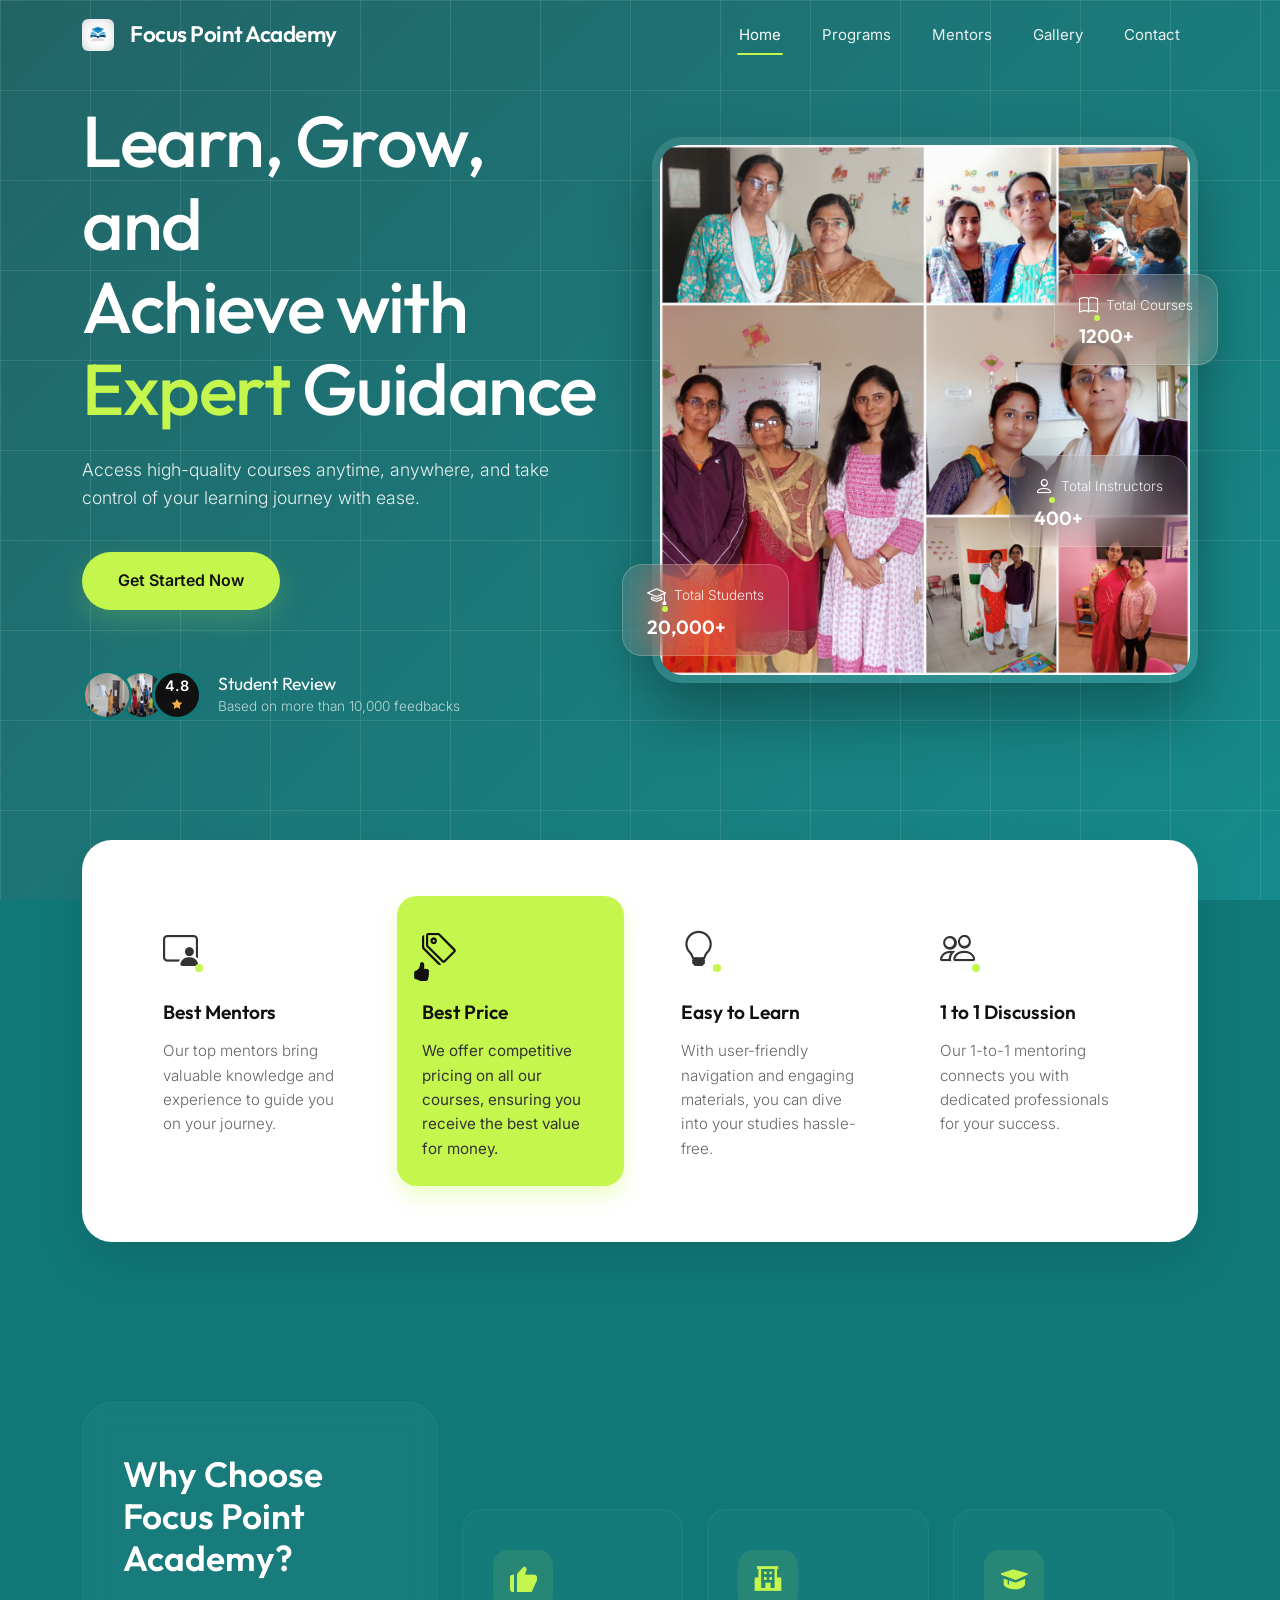
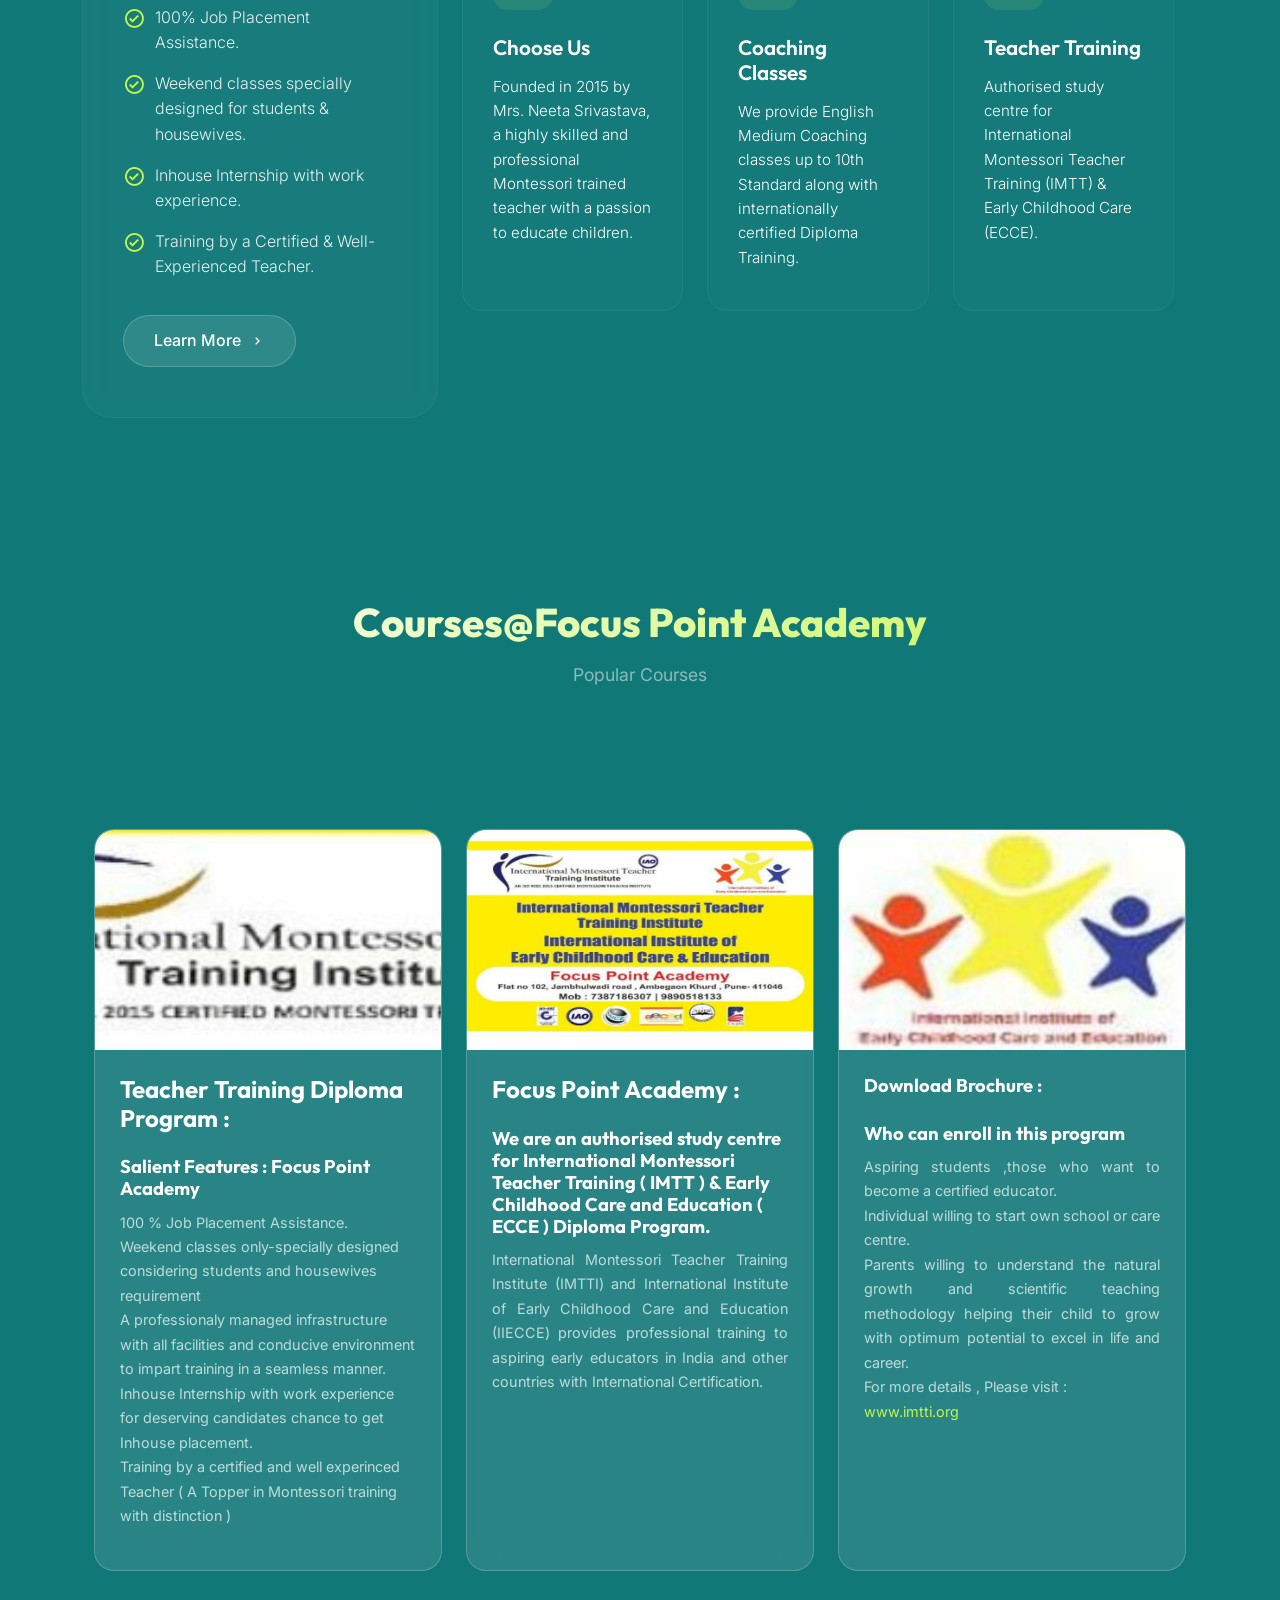
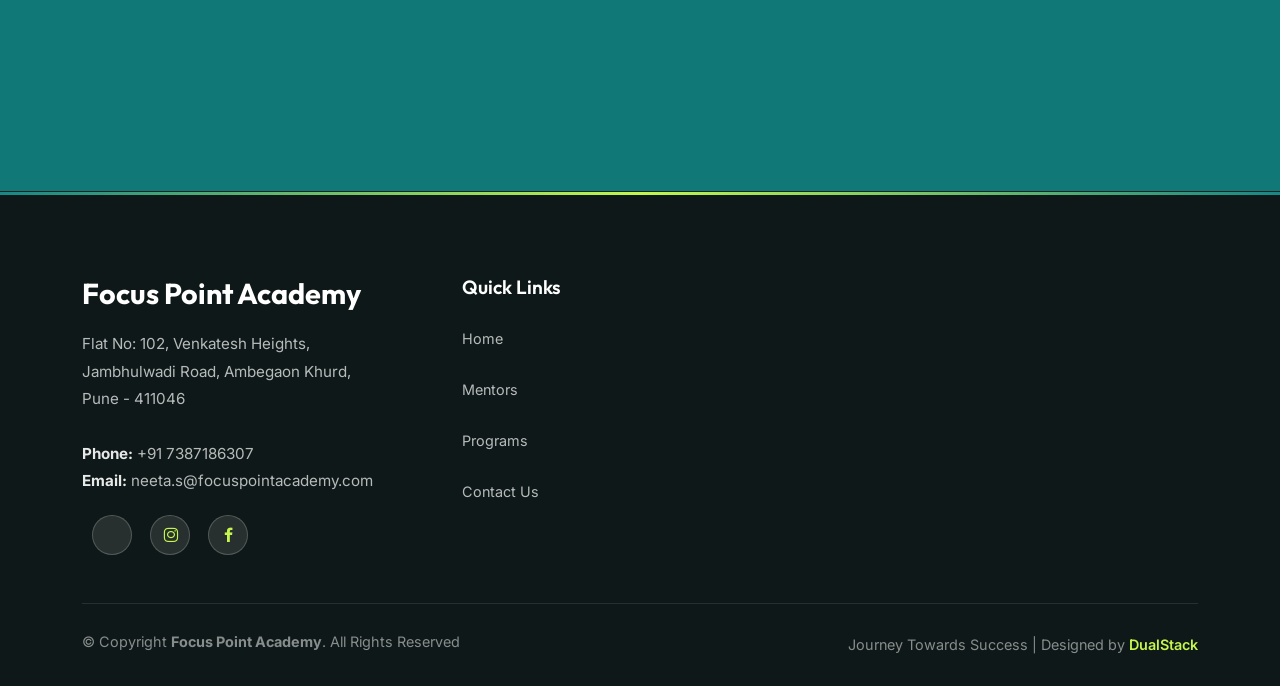
==== commit ac63dc80: "Remove 'Your Online Learning Partner' subtitle" ====
--- a/index.html
+++ b/index.html
@@ -26,7 +26,7 @@
   <link href="assets/vendor/swiper/swiper-bundle.min.css" rel="stylesheet">
 
   <!-- Template Main CSS File -->
-  <link href="assets/css/style.css" rel="stylesheet">
+  <link href="assets/css/style.css?v=2.0" rel="stylesheet">
 
   
 </head>
@@ -63,7 +63,7 @@
       <div class="row align-items-center" style="min-height:75vh;">
         <div class="col-lg-6" data-aos="fade-right" data-aos-duration="1000">
           <div class="hero-content" style="padding-right:20px; padding-bottom:100px;">
-            <p style="color:var(--white-90); font-weight:400; font-size:1.1rem; margin-bottom:15px; font-family:var(--font-primary);">Your Online Learning Partner</p>
+
             <h1 style="font-size:4.5rem; font-weight:500; line-height:1.15; margin-bottom:25px; letter-spacing:-1.5px; font-family:'Outfit', sans-serif;">
               Learn, Grow, and<br>Achieve with<br><span style="color:var(--lime);">Expert</span> Guidance
             </h1>
@@ -505,7 +505,7 @@
   <script src="assets/vendor/php-email-form/validate.js"></script>
 
   <!-- Template Main JS File -->
-  <script src="assets/js/main.js"></script>
+  <script src="assets/js/main.js?v=2.0"></script>
 
 </body>
 
